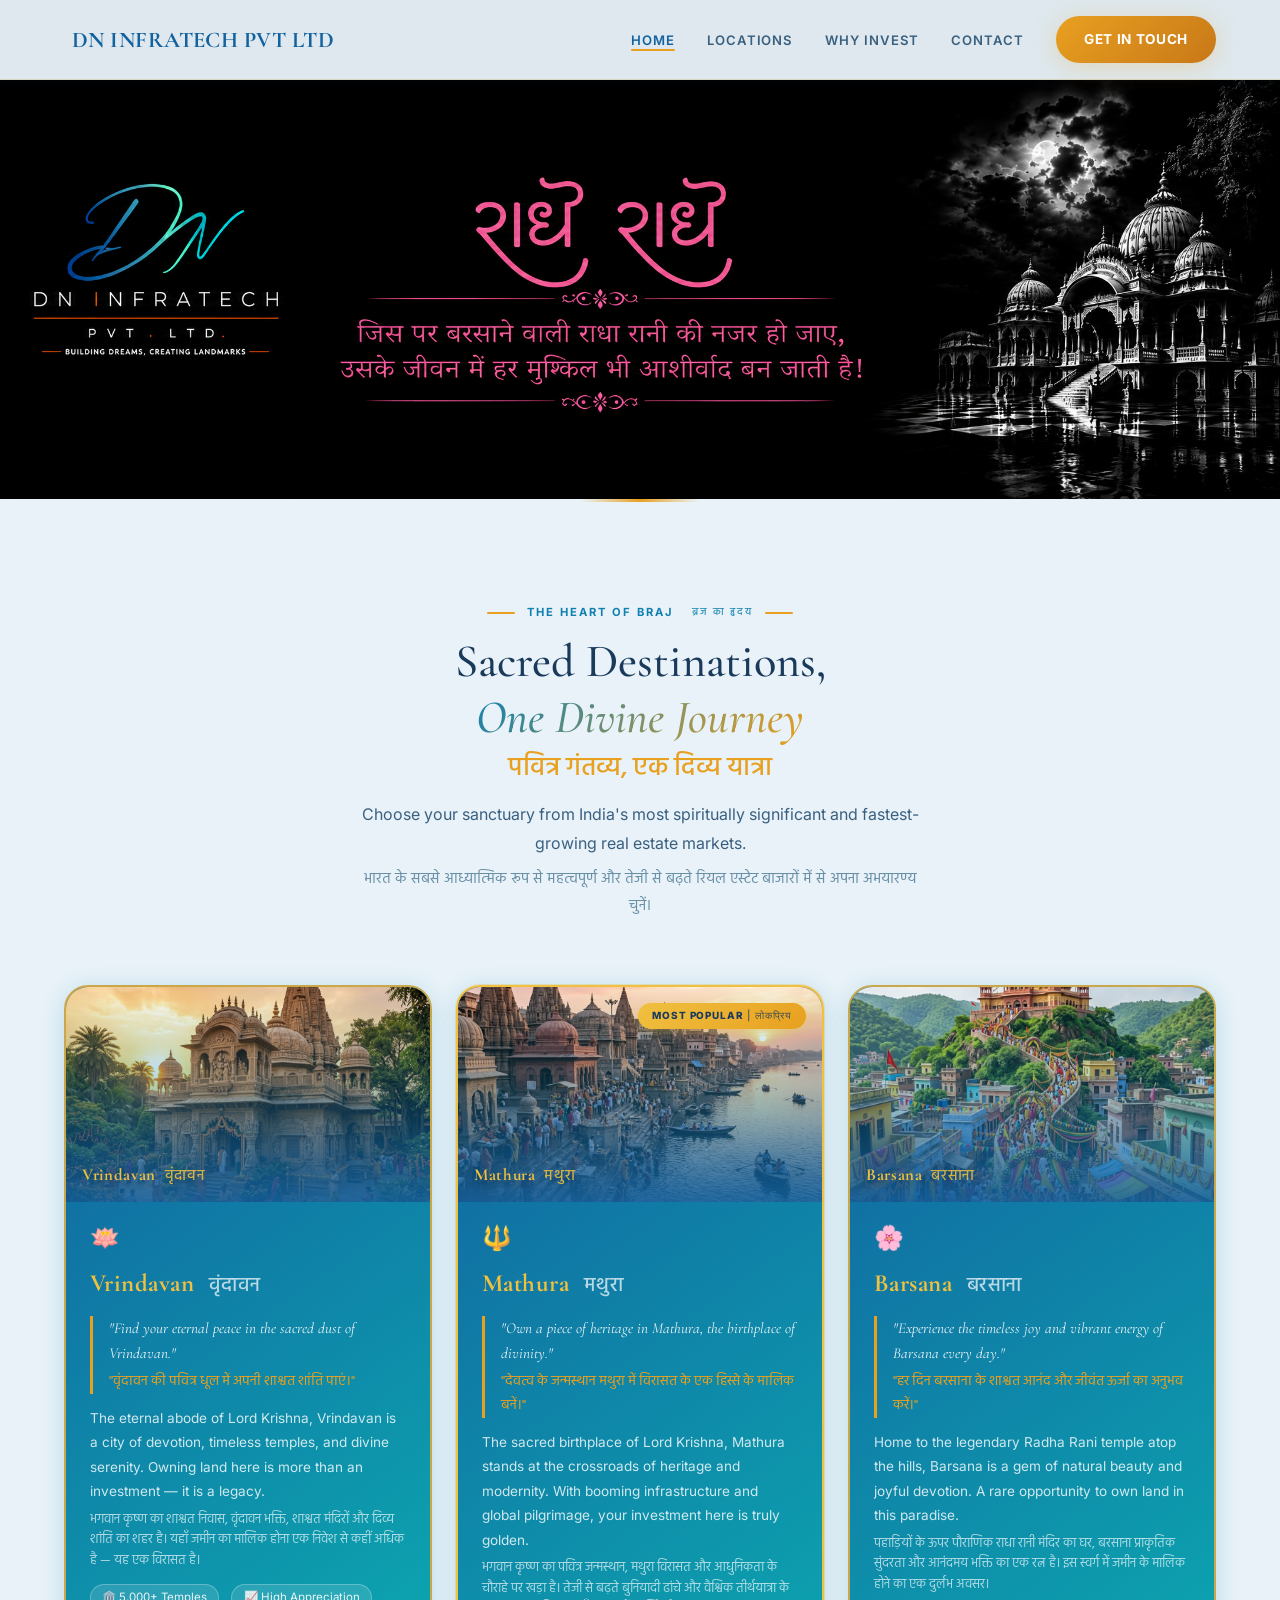
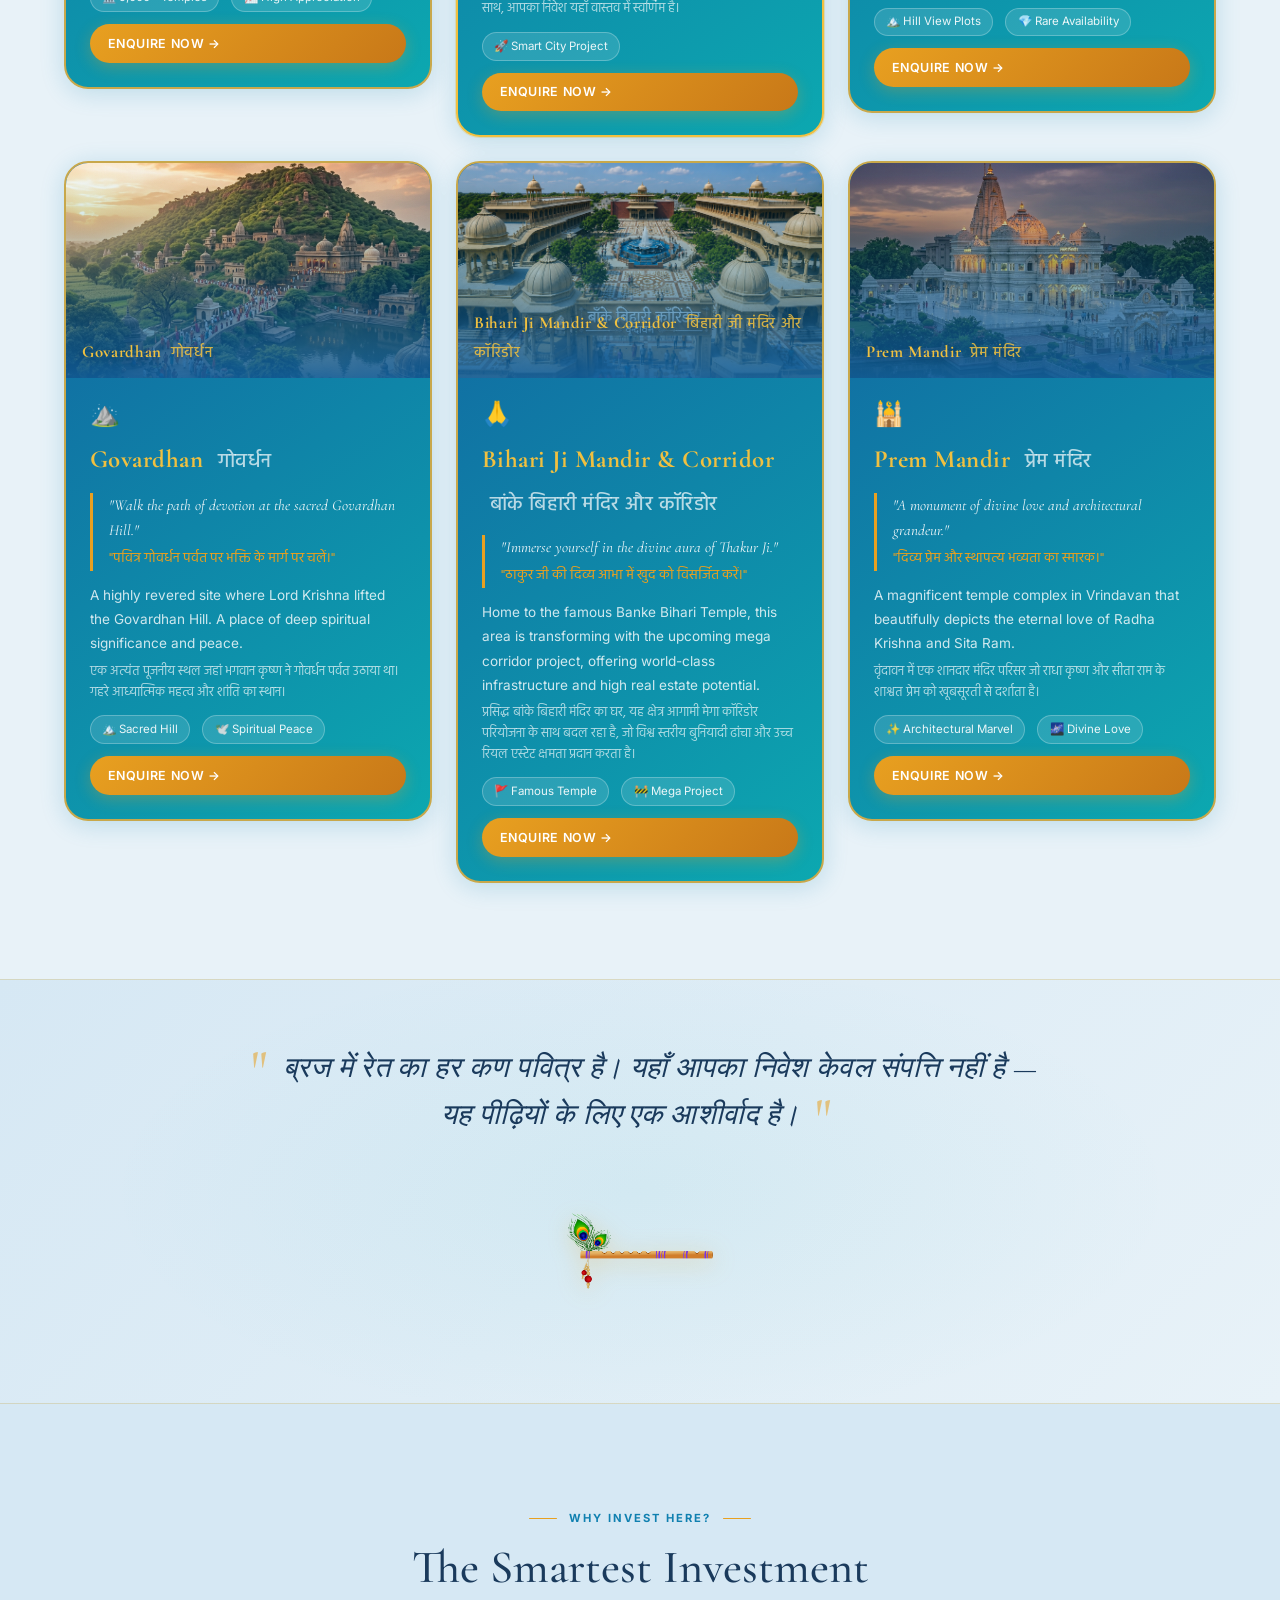
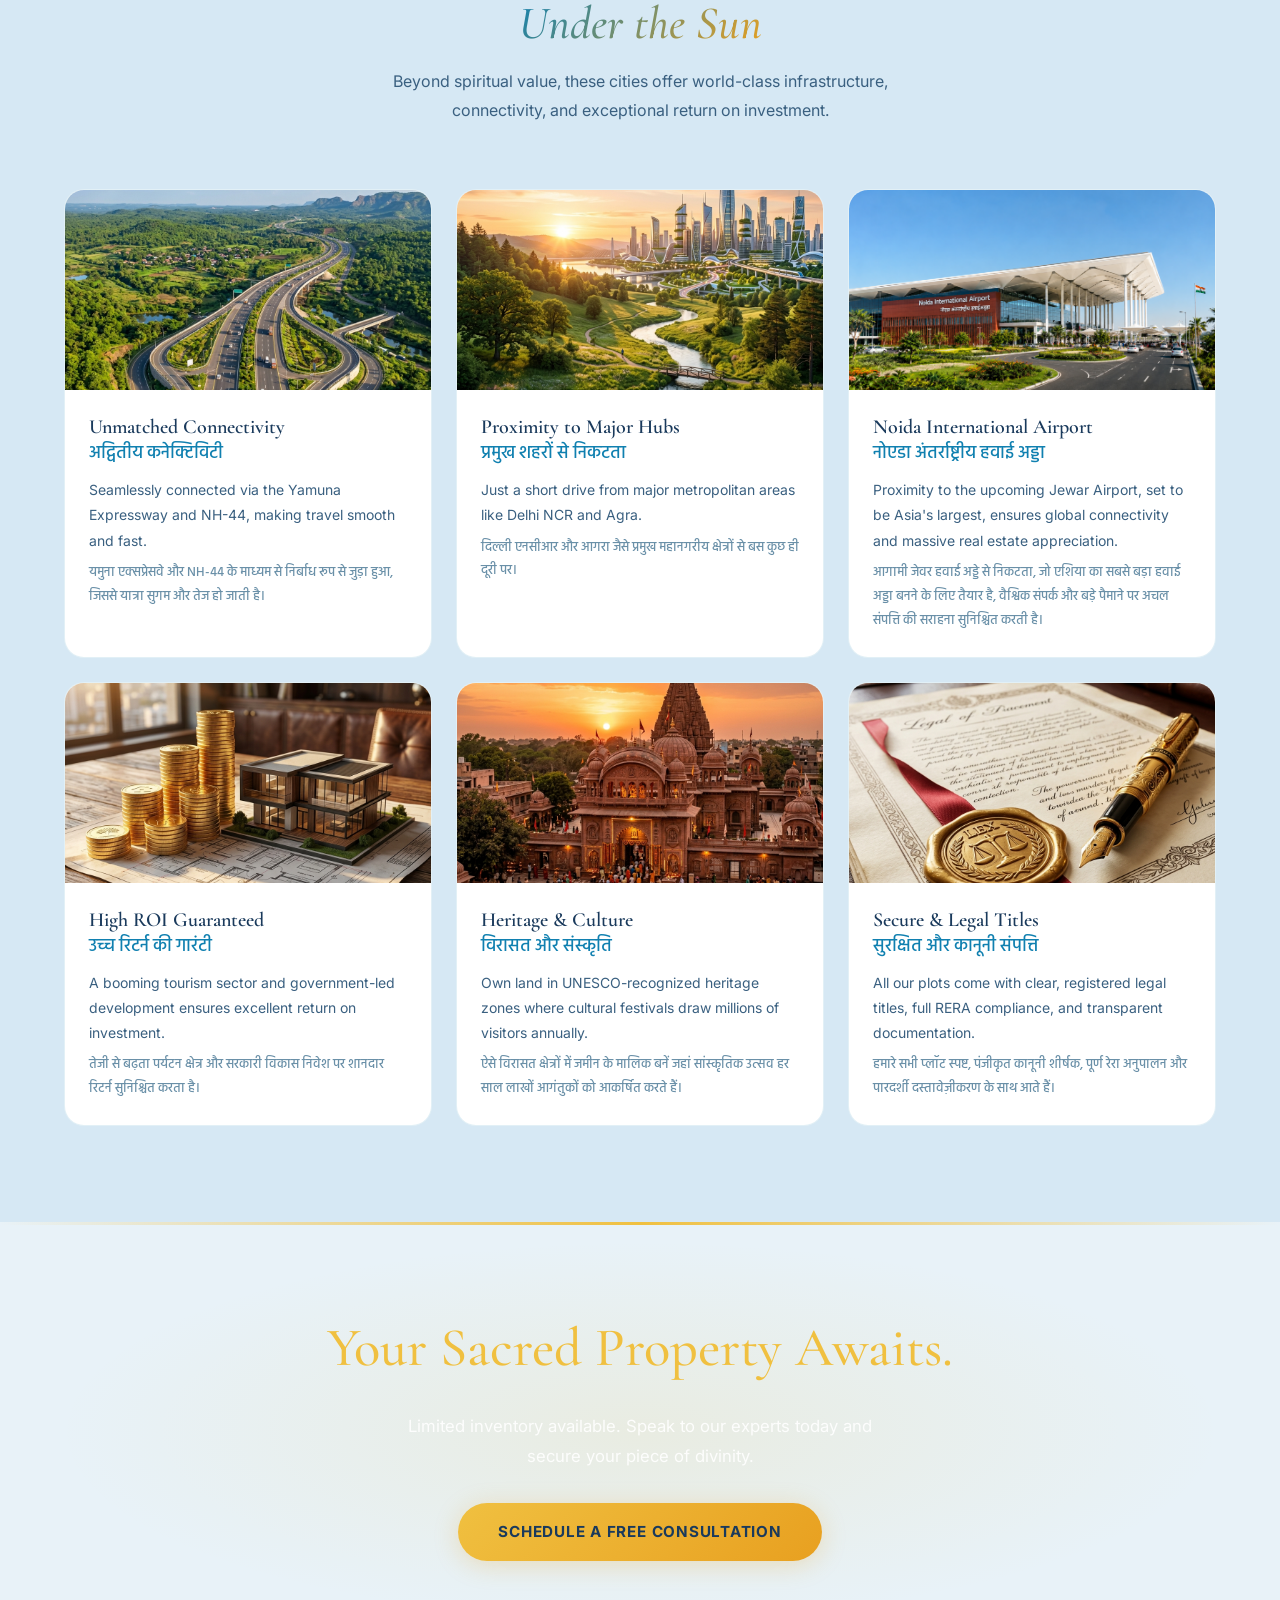
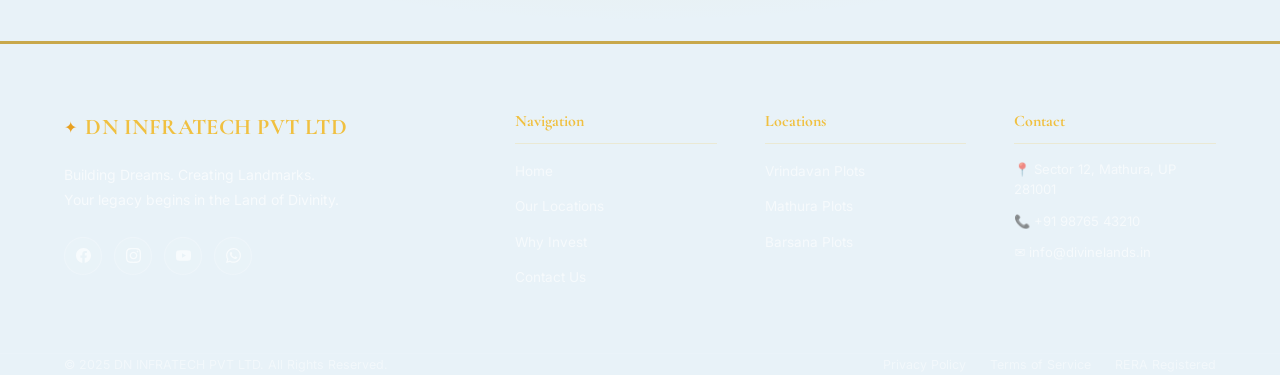
==== index.html @ 45e89642 "f" ====
<!DOCTYPE html>
<html lang="en">

<head>
  <meta charset="UTF-8" />
  <meta name="viewport" content="width=device-width, initial-scale=1.0" />
  <title>DN INFRATECH PVT LTD — Sacred Real Estate in Vrindavan, Mathura & Barsana</title>
  <meta name="description"
    content="Invest in premium sacred land in Vrindavan, Mathura, and Barsana. DivineLands offers exclusive plots in the spiritual heartland of India with exceptional ROI and connectivity." />
  <link rel="preconnect" href="https://fonts.googleapis.com" />
  <link rel="preconnect" href="https://fonts.gstatic.com" crossorigin />
  <link
    href="https://fonts.googleapis.com/css2?family=Cormorant+Garamond:ital,wght@0,300;0,400;0,500;0,600;0,700;1,300;1,400;1,600&family=Inter:wght@300;400;500;600;700&display=swap"
    rel="stylesheet" />
  <link rel="stylesheet" href="style.css" />
</head>

<body>

  <!-- NAVIGATION -->
  <nav class="navbar" id="navbar">
    <div class="nav-container">
      <a href="index.html" class="nav-logo">
        <span class="logo-icon"></span>
        <span class="logo-text">DN INFRATECH PVT LTD</span>
      </a>
      <ul class="nav-links" id="navLinks">
        <li><a href="index.html" class="nav-link active">Home</a></li>
        <li><a href="#locations" class="nav-link">Locations</a></li>
        <li><a href="#benefits" class="nav-link">Why Invest</a></li>
        <li><a href="contact.html" class="nav-link">Contact</a></li>
      </ul>
      <a href="contact.html" class="btn btn-primary nav-cta">Get in Touch</a>
      <button class="hamburger" id="hamburger" aria-label="Toggle menu">
        <span></span><span></span><span></span>
      </button>
    </div>
  </nav>

  <!-- HERO SECTION -->
  <section class="hero" id="hero">
    <img src="assets/cover.png" alt="DN INFRATECH PVT LTD — राधे राधे" class="hero-cover-img" />
  </section>



  <!-- LOCATIONS (BRAJ) SECTION -->
  <section class="locations" id="locations">
    <div class="container">
      <div class="section-header">
        <span class="section-tag">The Heart of Braj <span class="hi-text-header-tag">ब्रज का हृदय</span></span>
        <h2 class="section-title">Sacred Destinations,<br /><em>One Divine Journey</em><br><span
            class="hi-text-title">पवित्र गंतव्य, एक दिव्य यात्रा</span></h2>
        <p class="section-subtitle">Choose your sanctuary from India's most spiritually significant and fastest-growing
          real estate markets.<br><span class="hi-text-subtitle">भारत के सबसे आध्यात्मिक रूप से महत्वपूर्ण और तेजी से
            बढ़ते रियल एस्टेट बाजारों में से अपना अभयारण्य चुनें।</span></p>
      </div>

      <div class="location-grid">

        <div class="location-card reveal" data-delay="0">
          <div class="location-img-wrap">
            <img src="assets/vrindavan.png" alt="Vrindavan Temple" class="location-img" loading="lazy" />
            <div class="location-img-overlay"></div>
            <span class="location-badge">Vrindavan <span class="badge-hi">वृंदावन</span></span>
          </div>
          <div class="location-body">
            <div class="location-icon">🪷</div>
            <h3 class="location-name">Vrindavan <span class="location-name-hi">वृंदावन</span></h3>
            <p class="location-quote">"Find your eternal peace in the sacred dust of Vrindavan."<br><span
                class="location-quote-hi">"वृंदावन की पवित्र धूल में अपनी शाश्वत शांति पाएं।"</span></p>
            <p class="location-desc">The eternal abode of Lord Krishna, Vrindavan is a city of devotion, timeless
              temples, and divine serenity. Owning land here is more than an investment — it is a legacy.<br><span
                class="location-desc-hi">भगवान कृष्ण का शाश्वत निवास, वृंदावन भक्ति, शाश्वत मंदिरों और दिव्य शांति का
                शहर है। यहाँ जमीन का मालिक होना एक निवेश से कहीं अधिक है — यह एक विरासत है।</span></p>
            <div class="location-meta">
              <span class="meta-item">🏛️ 5,000+ Temples</span>
              <span class="meta-item">📈 High Appreciation</span>
            </div>
            <a href="contact.html" class="btn btn-card btn-card--gold">Enquire Now →</a>
          </div>
        </div>

        <div class="location-card location-card--featured reveal" data-delay="150">
          <div class="featured-ribbon">Most Popular <span style="font-weight: 500; opacity: 0.8;">| लोकप्रिय</span>
          </div>
          <div class="location-img-wrap">
            <img src="assets/mathura.png" alt="Mathura Ghats" class="location-img" loading="lazy" />
            <div class="location-img-overlay"></div>
            <span class="location-badge">Mathura <span class="badge-hi">मथुरा</span></span>
          </div>
          <div class="location-body">
            <div class="location-icon">🔱</div>
            <h3 class="location-name">Mathura <span class="location-name-hi">मथुरा</span></h3>
            <p class="location-quote">"Own a piece of heritage in Mathura, the birthplace of divinity."<br><span
                class="location-quote-hi">"देवत्व के जन्मस्थान मथुरा में विरासत के एक हिस्से के मालिक बनें।"</span></p>
            <p class="location-desc">The sacred birthplace of Lord Krishna, Mathura stands at the crossroads of heritage
              and modernity. With booming infrastructure and global pilgrimage, your investment here is truly
              golden.<br><span class="location-desc-hi">भगवान कृष्ण का पवित्र जन्मस्थान, मथुरा विरासत और आधुनिकता के
                चौराहे पर खड़ा है। तेजी से बढ़ते बुनियादी ढांचे और वैश्विक तीर्थयात्रा के साथ, आपका निवेश यहाँ वास्तव
                में स्वर्णिम है।</span></p>
            <div class="location-meta">
              <span class="meta-item">🚀 Smart City Project</span>
            </div>
            <a href="contact.html" class="btn btn-card btn-card--gold">Enquire Now →</a>
          </div>
        </div>

        <div class="location-card reveal" data-delay="300">
          <div class="location-img-wrap">
            <img src="assets/barsana.png" alt="Barsana Hills" class="location-img" loading="lazy" />
            <div class="location-img-overlay"></div>
            <span class="location-badge">Barsana <span class="badge-hi">बरसाना</span></span>
          </div>
          <div class="location-body">
            <div class="location-icon">🌸</div>
            <h3 class="location-name">Barsana <span class="location-name-hi">बरसाना</span></h3>
            <p class="location-quote">"Experience the timeless joy and vibrant energy of Barsana every day."<br><span
                class="location-quote-hi">"हर दिन बरसाना के शाश्वत आनंद और जीवंत ऊर्जा का अनुभव करें।"</span></p>
            <p class="location-desc">Home to the legendary Radha Rani temple atop the hills, Barsana is a gem of natural
              beauty and joyful devotion. A rare opportunity to own land in this paradise.<br><span
                class="location-desc-hi">पहाड़ियों के ऊपर पौराणिक राधा रानी मंदिर का घर, बरसाना प्राकृतिक सुंदरता और
                आनंदमय भक्ति का एक रत्न है। इस स्वर्ग में जमीन के मालिक होने का एक दुर्लभ अवसर।</span></p>
            <div class="location-meta">
              <span class="meta-item">🏔️ Hill View Plots</span>
              <span class="meta-item">💎 Rare Availability</span>
            </div>
            <a href="contact.html" class="btn btn-card btn-card--gold">Enquire Now →</a>
          </div>
        </div>

        <div class="location-card reveal" data-delay="450">
          <div class="location-img-wrap">
            <img src="assets/govardhan.png" alt="Govardhan Hill" class="location-img" loading="lazy" />
            <div class="location-img-overlay"></div>
            <span class="location-badge">Govardhan <span class="badge-hi">गोवर्धन</span></span>
          </div>
          <div class="location-body">
            <div class="location-icon">⛰️</div>
            <h3 class="location-name">Govardhan <span class="location-name-hi">गोवर्धन</span></h3>
            <p class="location-quote">"Walk the path of devotion at the sacred Govardhan Hill."<br><span
                class="location-quote-hi">"पवित्र गोवर्धन पर्वत पर भक्ति के मार्ग पर चलें।"</span></p>
            <p class="location-desc">A highly revered site where Lord Krishna lifted the Govardhan Hill. A place of deep spiritual significance and peace.<br><span
                class="location-desc-hi">एक अत्यंत पूजनीय स्थल जहां भगवान कृष्ण ने गोवर्धन पर्वत उठाया था। गहरे आध्यात्मिक महत्व और शांति का स्थान।</span></p>
            <div class="location-meta">
              <span class="meta-item">🏔️ Sacred Hill</span>
              <span class="meta-item">🕊️ Spiritual Peace</span>
            </div>
            <a href="contact.html" class="btn btn-card btn-card--gold">Enquire Now →</a>
          </div>
        </div>

        <div class="location-card reveal" data-delay="600">
          <div class="location-img-wrap">
            <img src="assets/IMG_0677.PNG" alt="Banke Bihari Temple and Corridor" class="location-img" loading="lazy" />
            <div class="location-img-overlay"></div>
            <span class="location-badge">Bihari Ji Mandir & Corridor <span class="badge-hi">बिहारी जी मंदिर और कॉरिडोर</span></span>
          </div>
          <div class="location-body">
            <div class="location-icon">🙏</div>
            <h3 class="location-name">Bihari Ji Mandir & Corridor <span class="location-name-hi">बांके बिहारी मंदिर और कॉरिडोर</span></h3>
            <p class="location-quote">"Immerse yourself in the divine aura of Thakur Ji."<br><span
                class="location-quote-hi">"ठाकुर जी की दिव्य आभा में खुद को विसर्जित करें।"</span></p>
            <p class="location-desc">Home to the famous Banke Bihari Temple, this area is transforming with the upcoming mega corridor project, offering world-class infrastructure and high real estate potential.<br><span
                class="location-desc-hi">प्रसिद्ध बांके बिहारी मंदिर का घर, यह क्षेत्र आगामी मेगा कॉरिडोर परियोजना के साथ बदल रहा है, जो विश्व स्तरीय बुनियादी ढांचा और उच्च रियल एस्टेट क्षमता प्रदान करता है।</span></p>
            <div class="location-meta">
              <span class="meta-item">🚩 Famous Temple</span>
              <span class="meta-item">🚧 Mega Project</span>
            </div>
            <a href="contact.html" class="btn btn-card btn-card--gold">Enquire Now →</a>
          </div>
        </div>

        <div class="location-card reveal" data-delay="750">
          <div class="location-img-wrap">
            <img src="assets/prem_mandir.png" alt="Prem Mandir" class="location-img" loading="lazy" />
            <div class="location-img-overlay"></div>
            <span class="location-badge">Prem Mandir <span class="badge-hi">प्रेम मंदिर</span></span>
          </div>
          <div class="location-body">
            <div class="location-icon">🕌</div>
            <h3 class="location-name">Prem Mandir <span class="location-name-hi">प्रेम मंदिर</span></h3>
            <p class="location-quote">"A monument of divine love and architectural grandeur."<br><span
                class="location-quote-hi">"दिव्य प्रेम और स्थापत्य भव्यता का स्मारक।"</span></p>
            <p class="location-desc">A magnificent temple complex in Vrindavan that beautifully depicts the eternal love of Radha Krishna and Sita Ram.<br><span
                class="location-desc-hi">वृंदावन में एक शानदार मंदिर परिसर जो राधा कृष्ण और सीता राम के शाश्वत प्रेम को खूबसूरती से दर्शाता है।</span></p>
            <div class="location-meta">
              <span class="meta-item">✨ Architectural Marvel</span>
              <span class="meta-item">🌌 Divine Love</span>
            </div>
            <a href="contact.html" class="btn btn-card btn-card--gold">Enquire Now →</a>
          </div>
        </div>

      </div>
    </div>
  </section>

  <!-- DIVIDER QUOTE -->
  <section class="divider-quote">
    <div class="container">
      <blockquote class="central-quote reveal">
        <span class="quote-mark">"</span>
        ब्रज में रेत का हर कण पवित्र है। यहाँ आपका निवेश केवल संपत्ति नहीं है — यह पीढ़ियों के लिए एक आशीर्वाद है।
        <span class="quote-mark">"</span>
      </blockquote>
      <div class="flute-wrap reveal" data-delay="150">
        <img src="assets/flute.png" alt="Krishna Flute" class="flute-icon" style="width: 160px; height: auto;" />
      </div>
    </div>
  </section>

  <!-- WHY INVEST SECTION -->
  <section class="benefits" id="benefits">
    <div class="container">
      <div class="section-header">
        <span class="section-tag">Why Invest Here?</span>
        <h2 class="section-title">The Smartest Investment<br /><em>Under the Sun</em></h2>
        <p class="section-subtitle">Beyond spiritual value, these cities offer world-class infrastructure, connectivity,
          and exceptional return on investment.</p>
      </div>

      <div class="benefits-grid">
        <div class="benefit-card reveal" data-delay="0">
          <div class="benefit-img-wrap">
            <img src="assets/highway_connectivity.png" alt="Unmatched Connectivity" class="benefit-img"
              loading="lazy" />
          </div>
          <div class="benefit-content">
            <h3 class="benefit-title">Unmatched Connectivity<br><span class="hi-text">अद्वितीय कनेक्टिविटी</span></h3>
            <p class="benefit-desc">Seamlessly connected via the Yamuna Expressway and NH-44, making travel smooth and
              fast.<br><span class="hi-text">यमुना एक्सप्रेसवे और NH-44 के माध्यम से निर्बाध रूप से जुड़ा हुआ, जिससे
                यात्रा सुगम और तेज हो जाती है।</span></p>
          </div>
        </div>
        <div class="benefit-card reveal" data-delay="100">
          <div class="benefit-img-wrap">
            <img src="assets/city_proximity.png" alt="Proximity to Major Hubs" class="benefit-img" loading="lazy" />
          </div>
          <div class="benefit-content">
            <h3 class="benefit-title">Proximity to Major Hubs<br><span class="hi-text">प्रमुख शहरों से निकटता</span>
            </h3>
            <p class="benefit-desc">Just a short drive from major metropolitan areas like Delhi NCR and Agra.<br><span
                class="hi-text">दिल्ली एनसीआर और आगरा जैसे प्रमुख महानगरीय क्षेत्रों से बस कुछ ही दूरी पर।</span></p>
          </div>
        </div>
        <div class="benefit-card reveal" data-delay="200">
          <div class="benefit-img-wrap">
            <img src="assets/IMG_0665.PNG" alt="Noida International Airport" class="benefit-img" loading="lazy" />
          </div>
          <div class="benefit-content">
            <h3 class="benefit-title">Noida International Airport<br><span class="hi-text">नोएडा अंतर्राष्ट्रीय हवाई अड्डा</span></h3>
            <p class="benefit-desc">Proximity to the upcoming Jewar Airport, set to be Asia's largest, ensures global connectivity and massive real estate appreciation.<br><span
                class="hi-text">आगामी जेवर हवाई अड्डे से निकटता, जो एशिया का सबसे बड़ा हवाई अड्डा बनने के लिए तैयार है, वैश्विक संपर्क और बड़े पैमाने पर अचल संपत्ति की सराहना सुनिश्चित करती है।</span></p>
          </div>
        </div>
        <div class="benefit-card reveal" data-delay="0">
          <div class="benefit-img-wrap">
            <img src="assets/high_roi.png" alt="High ROI Guaranteed" class="benefit-img" loading="lazy" />
          </div>
          <div class="benefit-content">
            <h3 class="benefit-title">High ROI Guaranteed<br><span class="hi-text">उच्च रिटर्न की गारंटी</span></h3>
            <p class="benefit-desc">A booming tourism sector and government-led development ensures excellent return on
              investment.<br><span class="hi-text">तेजी से बढ़ता पर्यटन क्षेत्र और सरकारी विकास निवेश पर शानदार रिटर्न
                सुनिश्चित करता है।</span></p>
          </div>
        </div>
        <div class="benefit-card reveal" data-delay="100">
          <div class="benefit-img-wrap">
            <img src="assets/heritage_culture.png" alt="Heritage & Culture" class="benefit-img" loading="lazy" />
          </div>
          <div class="benefit-content">
            <h3 class="benefit-title">Heritage & Culture<br><span class="hi-text">विरासत और संस्कृति</span></h3>
            <p class="benefit-desc">Own land in UNESCO-recognized heritage zones where cultural festivals draw millions
              of visitors annually.<br><span class="hi-text">ऐसे विरासत क्षेत्रों में जमीन के मालिक बनें जहां सांस्कृतिक
                उत्सव हर साल लाखों आगंतुकों को आकर्षित करते हैं।</span></p>
          </div>
        </div>
        <div class="benefit-card reveal" data-delay="200">
          <div class="benefit-img-wrap">
            <img src="assets/secure_titles.png" alt="Secure & Legal Titles" class="benefit-img" loading="lazy" />
          </div>
          <div class="benefit-content">
            <h3 class="benefit-title">Secure & Legal Titles<br><span class="hi-text">सुरक्षित और कानूनी संपत्ति</span>
            </h3>
            <p class="benefit-desc">All our plots come with clear, registered legal titles, full RERA compliance, and
              transparent documentation.<br><span class="hi-text">हमारे सभी प्लॉट स्पष्ट, पंजीकृत कानूनी शीर्षक, पूर्ण
                रेरा अनुपालन और पारदर्शी दस्तावेज़ीकरण के साथ आते हैं।</span></p>
          </div>
        </div>
      </div>
    </div>
  </section>



  <!-- CTA BANNER -->
  <section class="cta-banner">
    <div class="cta-banner-bg"></div>
    <div class="container cta-content">
      <h2 class="cta-title">Your Sacred Property Awaits.</h2>
      <p class="cta-sub">Limited inventory available. Speak to our experts today and secure your piece of divinity.</p>
      <a href="contact.html" class="btn btn-gold btn-lg">Schedule a Free Consultation</a>
    </div>
  </section>

  <!-- FOOTER -->
  <footer class="footer">
    <div class="container footer-inner">
      <div class="footer-brand">
        <a href="index.html" class="nav-logo footer-logo">
          <span class="logo-icon">✦</span>
          <span class="logo-text">DN INFRATECH PVT LTD</span>
        </a>
        <p class="footer-tagline">Building Dreams. Creating Landmarks.<br />Your legacy begins in the Land of Divinity.
        </p>
        <div class="social-links">
          <a href="#" class="social-link" aria-label="Facebook">
            <svg viewBox="0 0 24 24" fill="currentColor">
              <path
                d="M24 12.073c0-6.627-5.373-12-12-12s-12 5.373-12 12c0 5.99 4.388 10.954 10.125 11.854v-8.385H7.078v-3.47h3.047V9.43c0-3.007 1.792-4.669 4.533-4.669 1.312 0 2.686.235 2.686.235v2.953H15.83c-1.491 0-1.956.925-1.956 1.874v2.25h3.328l-.532 3.47h-2.796v8.385C19.612 23.027 24 18.062 24 12.073z" />
            </svg>
          </a>
          <a href="#" class="social-link" aria-label="Instagram">
            <svg viewBox="0 0 24 24" fill="currentColor">
              <path
                d="M12 2.163c3.204 0 3.584.012 4.85.07 3.252.148 4.771 1.691 4.919 4.919.058 1.265.069 1.645.069 4.849 0 3.205-.012 3.584-.069 4.849-.149 3.225-1.664 4.771-4.919 4.919-1.266.058-1.644.07-4.85.07-3.204 0-3.584-.012-4.849-.07-3.26-.149-4.771-1.699-4.919-4.92-.058-1.265-.07-1.644-.07-4.849 0-3.204.013-3.583.07-4.849.149-3.227 1.664-4.771 4.919-4.919 1.266-.057 1.645-.069 4.849-.069zm0-2.163c-3.259 0-3.667.014-4.947.072-4.358.2-6.78 2.618-6.98 6.98-.059 1.281-.073 1.689-.073 4.948 0 3.259.014 3.668.072 4.948.2 4.358 2.618 6.78 6.98 6.98 1.281.058 1.689.072 4.948.072 3.259 0 3.668-.014 4.948-.072 4.354-.2 6.782-2.618 6.979-6.98.059-1.28.073-1.689.073-4.948 0-3.259-.014-3.667-.072-4.947-.196-4.354-2.617-6.78-6.979-6.98-1.281-.059-1.69-.073-4.949-.073zm0 5.838c-3.403 0-6.162 2.759-6.162 6.162s2.759 6.163 6.162 6.163 6.162-2.759 6.162-6.163c0-3.403-2.759-6.162-6.162-6.162zm0 10.162c-2.209 0-4-1.79-4-4 0-2.209 1.791-4 4-4s4 1.791 4 4c0 2.21-1.791 4-4 4zm6.406-11.845c-.796 0-1.441.645-1.441 1.44s.645 1.44 1.441 1.44c.795 0 1.439-.645 1.439-1.44s-.644-1.44-1.439-1.44z" />
            </svg>
          </a>
          <a href="#" class="social-link" aria-label="YouTube">
            <svg viewBox="0 0 24 24" fill="currentColor">
              <path
                d="M23.498 6.186a3.016 3.016 0 0 0-2.122-2.136C19.505 3.545 12 3.545 12 3.545s-7.505 0-9.377.505A3.017 3.017 0 0 0 .502 6.186C0 8.07 0 12 0 12s0 3.93.502 5.814a3.016 3.016 0 0 0 2.122 2.136c1.871.505 9.376.505 9.376.505s7.505 0 9.377-.505a3.015 3.015 0 0 0 2.122-2.136C24 15.93 24 12 24 12s0-3.93-.502-5.814zM9.545 15.568V8.432L15.818 12l-6.273 3.568z" />
            </svg>
          </a>
          <a href="#" class="social-link" aria-label="WhatsApp">
            <svg viewBox="0 0 24 24" fill="currentColor">
              <path
                d="M17.472 14.382c-.297-.149-1.758-.867-2.03-.967-.273-.099-.471-.148-.67.15-.197.297-.767.966-.94 1.164-.173.199-.347.223-.644.075-.297-.15-1.255-.463-2.39-1.475-.883-.788-1.48-1.761-1.653-2.059-.173-.297-.018-.458.13-.606.134-.133.298-.347.446-.52.149-.174.198-.298.298-.497.099-.198.05-.371-.025-.52-.075-.149-.669-1.612-.916-2.207-.242-.579-.487-.5-.669-.51-.173-.008-.371-.01-.57-.01-.198 0-.52.074-.792.372-.272.297-1.04 1.016-1.04 2.479 0 1.462 1.065 2.875 1.213 3.074.149.198 2.096 3.2 5.077 4.487.709.306 1.262.489 1.694.625.712.227 1.36.195 1.871.118.571-.085 1.758-.719 2.006-1.413.248-.694.248-1.289.173-1.413-.074-.124-.272-.198-.57-.347m-5.421 7.403h-.004a9.87 9.87 0 0 1-5.031-1.378l-.361-.214-3.741.982.998-3.648-.235-.374a9.86 9.86 0 0 1-1.51-5.26c.001-5.45 4.436-9.884 9.888-9.884 2.64 0 5.122 1.03 6.988 2.898a9.825 9.825 0 0 1 2.893 6.994c-.003 5.45-4.437 9.884-9.885 9.884m8.413-18.297A11.815 11.815 0 0 0 12.05 0C5.495 0 .16 5.335.157 11.892c0 2.096.547 4.142 1.588 5.945L.057 24l6.305-1.654a11.882 11.882 0 0 0 5.683 1.448h.005c6.554 0 11.89-5.335 11.893-11.893a11.821 11.821 0 0 0-3.48-8.413Z" />
            </svg>
          </a>
        </div>
      </div>
      <div class="footer-links-group">
        <h4 class="footer-heading">Navigation</h4>
        <ul class="footer-list">
          <li><a href="index.html">Home</a></li>
          <li><a href="#locations">Our Locations</a></li>
          <li><a href="#benefits">Why Invest</a></li>
          <li><a href="contact.html">Contact Us</a></li>
        </ul>
      </div>
      <div class="footer-links-group">
        <h4 class="footer-heading">Locations</h4>
        <ul class="footer-list">
          <li><a href="contact.html">Vrindavan Plots</a></li>
          <li><a href="contact.html">Mathura Plots</a></li>
          <li><a href="contact.html">Barsana Plots</a></li>
        </ul>
      </div>
      <div class="footer-links-group">
        <h4 class="footer-heading">Contact</h4>
        <ul class="footer-list footer-contact">
          <li>📍 Sector 12, Mathura, UP 281001</li>
          <li>📞 +91 98765 43210</li>
          <li>✉️ info@divinelands.in</li>
        </ul>
      </div>
    </div>
    <div class="footer-bottom">
      <div class="container footer-bottom-inner">
        <p>© 2025 DN INFRATECH PVT LTD. All Rights Reserved.</p>
        <div class="footer-legal">
          <a href="#">Privacy Policy</a>
          <a href="#">Terms of Service</a>
          <a href="#">RERA Registered</a>
        </div>
      </div>
    </div>
  </footer>

  <script src="script.js"></script>
</body>

</html>
---- style.css ----
/* ============================================================
   DN INFRATECH PVT LTD — Premium Real Estate CSS
   Theme extracted from brand image (WhatsApp Image 2026-06-29):
   
   BG:        Icy blue-grey  #e4eff7 / #d6e8f4
   Cards:     Teal gradient  #1565a0 → #0ca8b0
   Gold:      Rich gold      #f0c040 / #e8a020
   Text dark: Navy           #1a3a5c
   Text light:#ffffff on teal cards
   Accent:    Saffron-orange #e86a1a (logo underline)
   Border:    Brass gold     #c8a84b
   ============================================================ */

/* --- Google Fonts: Adding Hind for Hindi-style serif feel --- */
@import url('https://fonts.googleapis.com/css2?family=Hind:wght@300;400;500;600;700&family=Tiro+Devanagari+Hindi:ital@0;1&display=swap');

/* --- CSS Custom Properties --- */
:root {
  /* ── Backgrounds (icy blue-grey from image) ── */
  --color-bg:           #e8f2f8;
  --color-bg-alt:       #d6e8f4;
  --color-bg-deep:      #c4daea;
  --color-white:        #ffffff;

  /* ── Teal Card Gradient (from blue card in image) ── */
  --color-teal-dark:    #1262a0;
  --color-teal-mid:     #1080b0;
  --color-teal-bright:  #0ca8b0;
  --color-teal-light:   #2bbec8;
  --color-teal-pale:    rgba(16, 128, 176, 0.10);
  --color-teal-glass:   rgba(16, 128, 176, 0.08);

  /* ── Gold accents (from Hindi heading & borders) ── */
  --color-gold:         #e8a020;
  --color-gold-bright:  #f0c040;
  --color-gold-pale:    rgba(232, 160, 32, 0.12);
  --color-gold-border:  #c8a84b;

  /* ── Saffron (logo orange accent) ── */
  --color-saffron:      #e86a1a;
  --color-saffron-pale: rgba(232, 106, 26, 0.10);

  /* ── Text ── */
  --color-text-primary:   #1a3a5c;   /* deep navy on light bg      */
  --color-text-secondary: #3a6080;   /* medium navy-blue            */
  --color-text-muted:     #6a90a8;   /* muted steel blue            */
  --color-text-on-teal:   #ffffff;   /* white on teal cards         */
  --color-text-gold:      #f0c040;   /* gold headings on teal       */
  --color-text-inverse:   #1a3a5c;   /* dark on gold buttons        */

  /* ── Borders ── */
  --color-border:         rgba(200, 168, 75, 0.30);   /* gold border */
  --color-border-light:   rgba(16, 128, 176, 0.12);   /* teal border */
  --color-border-card:    #c8a84b;

  /* Typography */
  --font-serif:  'Cormorant Garamond', Georgia, serif;
  --font-sans:   'Inter', system-ui, sans-serif;
  --font-hindi:  'Hind', 'Noto Sans Devanagari', sans-serif;

  /* Spacing */
  --space-1:  0.25rem;  --space-2:  0.5rem;
  --space-3:  0.75rem;  --space-4:  1rem;
  --space-6:  1.5rem;   --space-8:  2rem;
  --space-10: 2.5rem;   --space-12: 3rem;
  --space-16: 4rem;     --space-20: 5rem;
  --space-24: 6rem;

  /* Border Radius */
  --radius-sm:   6px;   --radius-md:   12px;
  --radius-lg:   20px;  --radius-xl:   32px;
  --radius-card: 24px;  --radius-full: 9999px;

  /* Shadows — soft on light bg */
  --shadow-sm:   0 2px 12px rgba(26, 58, 92, 0.08);
  --shadow-md:   0 8px 32px rgba(26, 58, 92, 0.12);
  --shadow-lg:   0 20px 60px rgba(26, 58, 92, 0.16);
  --shadow-gold: 0 4px 24px rgba(232, 160, 32, 0.25);
  --shadow-teal: 0 4px 24px rgba(16, 128, 176, 0.20);

  /* Transitions */
  --ease-out:    cubic-bezier(0.22, 1, 0.36, 1);
  --ease-in-out: cubic-bezier(0.65, 0, 0.35, 1);
}

/* --- Reset & Base --- */
*, *::before, *::after { box-sizing: border-box; margin: 0; padding: 0; }
html { scroll-behavior: smooth; font-size: 16px; }

body {
  background-color: var(--color-bg);
  color: var(--color-text-primary);
  font-family: var(--font-sans);
  font-weight: 400;
  line-height: 1.7;
  -webkit-font-smoothing: antialiased;
  overflow-x: hidden;
}

img { max-width: 100%; display: block; }
a { color: inherit; text-decoration: none; transition: color 0.25s ease; }
ul { list-style: none; }

.container {
  max-width: 1200px;
  margin: 0 auto;
  padding: 0 var(--space-6);
}

/* ============================================================
   BUTTONS
   ============================================================ */
.btn {
  display: inline-flex;
  align-items: center;
  gap: var(--space-2);
  padding: 0.75rem 1.75rem;
  border-radius: var(--radius-full);
  font-family: var(--font-sans);
  font-weight: 700;
  font-size: 0.85rem;
  letter-spacing: 0.05em;
  border: none;
  cursor: pointer;
  transition: all 0.3s var(--ease-out);
  position: relative;
  overflow: hidden;
  text-transform: uppercase;
  white-space: nowrap;
}

.btn:hover { transform: translateY(-2px); }
.btn:active { transform: translateY(0); }

/* Gold CTA button — matches Hindi heading gold */
.btn-primary {
  background: linear-gradient(135deg, var(--color-gold), #c87818);
  color: var(--color-white);
  box-shadow: var(--shadow-gold);
}
.btn-primary:hover {
  background: linear-gradient(135deg, var(--color-gold-bright), var(--color-gold));
  box-shadow: 0 8px 28px rgba(232, 160, 32, 0.4);
}

.btn-gold {
  background: linear-gradient(135deg, var(--color-gold-bright), var(--color-gold));
  color: #1a3a5c;
  font-weight: 700;
  box-shadow: var(--shadow-gold);
}
.btn-gold:hover {
  background: linear-gradient(135deg, #ffd84a, var(--color-gold-bright));
  box-shadow: 0 8px 32px rgba(240, 192, 64, 0.50);
  transform: translateY(-3px);
}

/* Outlined teal — for hero secondary CTA */
.btn-outline-light {
  background: rgba(255,255,255,0.15);
  color: var(--color-white);
  border: 2px solid rgba(255,255,255,0.60);
  backdrop-filter: blur(8px);
}
.btn-outline-light:hover {
  background: rgba(255,255,255,0.25);
  border-color: var(--color-white);
}

/* Card btn — teal outlined */
.btn-card {
  background: transparent;
  color: var(--color-teal-dark);
  border: 1.5px solid var(--color-teal-mid);
  padding: 0.55rem 1.1rem;
  font-size: 0.78rem;
  font-weight: 600;
}
.btn-card:hover {
  background: var(--color-teal-dark);
  color: var(--color-white);
  border-color: var(--color-teal-dark);
}

/* Gold card btn — for featured */
.btn-card--gold {
  background: linear-gradient(135deg, var(--color-gold), #c87818);
  color: var(--color-white);
  border: none;
  box-shadow: 0 4px 16px rgba(232,160,32,0.3);
}
.btn-card--gold:hover {
  background: linear-gradient(135deg, var(--color-gold-bright), var(--color-gold));
  transform: translateY(-2px);
}

.btn-lg { padding: 1rem 2.5rem; font-size: 0.95rem; }

/* ============================================================
   NAVIGATION
   ============================================================ */
.navbar {
  position: fixed;
  top: 0; left: 0; right: 0;
  z-index: 1000;
  padding: 1rem 0;
  background: rgba(232, 242, 248, 0.96);
  backdrop-filter: blur(20px);
  -webkit-backdrop-filter: blur(20px);
  border-bottom: 1px solid var(--color-border);
  box-shadow: var(--shadow-sm);
  transition: all 0.3s var(--ease-out);
}

.navbar.scrolled {
  padding: 0.7rem 0;
  box-shadow: var(--shadow-md);
}

.nav-container {
  max-width: 1200px;
  margin: 0 auto;
  padding: 0 var(--space-6);
  display: flex;
  align-items: center;
  gap: var(--space-8);
}

.nav-logo {
  display: flex;
  align-items: center;
  gap: var(--space-2);
  text-decoration: none;
  margin-right: auto;
}

.logo-icon { color: var(--color-gold); font-size: 1rem; }

.logo-text {
  font-family: var(--font-serif);
  font-size: 1.4rem;
  font-weight: 700;
  color: var(--color-teal-dark);
  letter-spacing: 0.02em;
}

.logo-icon { color: var(--color-gold); font-size: 1rem; }

.nav-links {
  display: flex;
  align-items: center;
  gap: var(--space-8);
}

.nav-link {
  font-size: 0.82rem;
  font-weight: 600;
  letter-spacing: 0.07em;
  text-transform: uppercase;
  color: var(--color-text-secondary);
  position: relative;
  padding-bottom: 3px;
}

.nav-link::after {
  content: '';
  position: absolute;
  bottom: 0; left: 0;
  width: 0; height: 2px;
  background: var(--color-gold);
  border-radius: 2px;
  transition: width 0.3s var(--ease-out);
}
.nav-link:hover, .nav-link.active { color: var(--color-teal-dark); }
.nav-link:hover::after, .nav-link.active::after { width: 100%; }

.nav-cta { flex-shrink: 0; }

.hamburger {
  display: none;
  flex-direction: column;
  gap: 5px;
  background: none;
  border: none;
  cursor: pointer;
  padding: 4px;
  z-index: 1001;
}
.hamburger span {
  display: block; width: 24px; height: 2px;
  background: var(--color-teal-dark);
  transition: all 0.3s ease;
}
.hamburger.active span:nth-child(1) { transform: translateY(7px) rotate(45deg); }
.hamburger.active span:nth-child(2) { opacity: 0; }
.hamburger.active span:nth-child(3) { transform: translateY(-7px) rotate(-45deg); }

/* ============================================================
   SECTION HEADERS
   ============================================================ */
.section-header { text-align: center; margin-bottom: var(--space-16); }

.section-tag {
  display: inline-flex;
  align-items: center;
  gap: var(--space-3);
  font-size: 0.7rem;
  font-weight: 700;
  letter-spacing: 0.18em;
  text-transform: uppercase;
  color: var(--color-teal-mid);
  margin-bottom: var(--space-3);
}
.section-tag::before, .section-tag::after {
  content: ''; display: block;
  width: 28px; height: 1.5px;
  background: var(--color-gold);
  border-radius: 2px;
}

.section-title {
  font-family: var(--font-serif);
  font-size: clamp(1.9rem, 4vw, 2.9rem);
  font-weight: 500;
  line-height: 1.2;
  color: var(--color-text-primary);
  margin-bottom: var(--space-4);
}
.section-title em {
  font-style: italic;
  background: linear-gradient(135deg, var(--color-teal-mid), var(--color-gold));
  -webkit-background-clip: text;
  -webkit-text-fill-color: transparent;
  background-clip: text;
}

.section-subtitle {
  font-size: 1rem;
  color: var(--color-text-secondary);
  max-width: 560px;
  margin: 0 auto;
  line-height: 1.8;
}

.hi-text-header-tag {
  font-family: var(--font-hindi);
  font-size: 0.9em;
  opacity: 0.9;
  margin-left: 6px;
  font-weight: 500;
}

.hi-text-title {
  font-family: var(--font-hindi);
  font-size: 0.55em;
  color: var(--color-gold);
  letter-spacing: 0;
  display: block;
  margin-top: var(--space-2);
}

.hi-text-subtitle {
  font-family: var(--font-hindi);
  font-size: 0.95em;
  display: block;
  margin-top: var(--space-2);
  color: var(--color-text-muted);
}

/* ============================================================
   HERO SECTION — Full-Width Banner Image
   ============================================================ */
.hero {
  position: relative;
  width: 100%;
  /* Top padding = navbar height so image starts right below the nav */
  padding-top: 72px;
  background: #000;
  line-height: 0; /* remove inline-block gap below image */
}

/* The cover.png displayed at full width, natural proportions */
.hero-cover-img {
  display: block;
  width: 100%;
  height: auto;
  max-width: 100%;
}

/* "Scroll to Explore" below the image */
.hero-scroll {
  display: flex;
  flex-direction: column;
  align-items: center;
  gap: 0.4rem;
  padding: 1.2rem 0 1.4rem;
  background: var(--color-bg);
  color: var(--color-text-muted);
  font-family: var(--font-sans);
  font-size: 0.65rem;
  letter-spacing: 0.14em;
  text-transform: uppercase;
  line-height: 1.5;
}

.scroll-line {
  width: 1px;
  height: 30px;
  background: linear-gradient(to bottom, var(--color-gold), transparent);
  animation: scrollPulse 2s ease-in-out infinite;
}

@keyframes scrollPulse {
  0%, 100% { opacity: 0.45; transform: scaleY(1); }
  50%       { opacity: 1;   transform: scaleY(1.3); }
}


/* ============================================================
   LOCATIONS — TEAL CARDS matching brand image
   ============================================================ */
.locations {
  padding: var(--space-24) 0;
  background: var(--color-bg);
  position: relative;
}

/* Decorative top border like the gold frame in image */
.locations::before {
  content: '';
  position: absolute;
  top: 0; left: 50%; transform: translateX(-50%);
  width: 120px; height: 3px;
  background: linear-gradient(90deg, transparent, var(--color-gold), transparent);
}

.location-grid {
  display: grid;
  grid-template-columns: repeat(3, 1fr);
  gap: var(--space-6);
  align-items: start;
}

/* TEAL CARD — exact brand style with gradient + gold border */
.location-card {
  background: linear-gradient(145deg, var(--color-teal-dark) 0%, var(--color-teal-bright) 100%);
  border: 2px solid var(--color-gold-border);
  border-radius: var(--radius-card);
  overflow: hidden;
  transition: transform 0.4s var(--ease-out), box-shadow 0.4s var(--ease-out);
  position: relative;
  box-shadow: var(--shadow-teal);
}

.location-card:hover {
  transform: translateY(-10px);
  box-shadow: var(--shadow-lg), 0 0 40px rgba(12, 168, 176, 0.25);
}

/* Featured card — slightly brighter border + elevation */
.location-card--featured {
  border-color: var(--color-gold-bright);
  box-shadow: var(--shadow-teal), 0 0 0 1px rgba(240, 192, 64, 0.3);
}
.location-card--featured:hover {
  box-shadow: var(--shadow-lg), 0 0 50px rgba(12, 168, 176, 0.35), 0 0 30px rgba(240, 192, 64, 0.20);
}

.featured-ribbon {
  position: absolute;
  top: var(--space-4);
  right: var(--space-4);
  background: linear-gradient(135deg, var(--color-gold-bright), var(--color-gold));
  color: #1a3a5c;
  font-size: 0.62rem;
  font-weight: 800;
  letter-spacing: 0.1em;
  text-transform: uppercase;
  padding: 0.28rem 0.85rem;
  border-radius: var(--radius-full);
  z-index: 5;
  box-shadow: 0 2px 10px rgba(240, 192, 64, 0.4);
}

.location-img-wrap { position: relative; height: 215px; overflow: hidden; }
.location-img { width: 100%; height: 100%; object-fit: cover; transition: transform 0.6s var(--ease-out); }
.location-card:hover .location-img { transform: scale(1.07); }

/* Dark teal gradient overlay — like brand card bottom */
.location-img-overlay {
  position: absolute;
  inset: 0;
  background: linear-gradient(to top, rgba(18, 98, 160, 0.90) 0%, rgba(16, 128, 176, 0.30) 55%, transparent 100%);
}

.location-badge {
  position: absolute;
  bottom: var(--space-3);
  left: var(--space-4);
  font-family: var(--font-serif);
  font-size: 1.05rem;
  font-weight: 700;
  color: var(--color-gold-bright);
  text-shadow: 0 2px 10px rgba(0,0,0,0.4);
  letter-spacing: 0.04em;
}

.location-body {
  padding: var(--space-6);
  display: flex;
  flex-direction: column;
  gap: var(--space-3);
}

.location-icon { font-size: 1.5rem; line-height: 1; }

/* Location name — gold, bold, like Hindi heading in brand */
.location-name {
  font-family: var(--font-serif);
  font-size: 1.55rem;
  font-weight: 700;
  color: var(--color-gold-bright);
  letter-spacing: 0.02em;
}

/* Quote — white, italic on teal */
.location-quote {
  font-family: var(--font-serif);
  font-style: italic;
  font-size: 0.95rem;
  color: rgba(255, 255, 255, 0.92);
  border-left: 3px solid var(--color-gold);
  padding-left: var(--space-4);
  line-height: 1.65;
}

.location-desc {
  font-size: 0.85rem;
  color: rgba(255, 255, 255, 0.80);
  line-height: 1.8;
}

.badge-hi {
  font-family: var(--font-hindi);
  font-size: 0.9em;
  opacity: 0.85;
  margin-left: 4px;
  font-weight: 500;
}

.location-name-hi {
  font-family: var(--font-hindi);
  font-size: 0.8em;
  color: rgba(255, 255, 255, 0.7);
  margin-left: 8px;
  font-weight: 500;
}

.location-quote-hi {
  font-family: var(--font-hindi);
  font-size: 0.95em;
  color: var(--color-gold);
  display: block;
  margin-top: 4px;
  font-style: normal;
}

.location-desc-hi {
  font-family: var(--font-hindi);
  font-size: 0.95em;
  color: rgba(255, 255, 255, 0.65);
  display: block;
  margin-top: 6px;
  line-height: 1.6;
}

.location-meta { display: flex; gap: var(--space-3); flex-wrap: wrap; }

.meta-item {
  font-size: 0.72rem;
  background: rgba(255, 255, 255, 0.12);
  border: 1px solid rgba(255, 255, 255, 0.25);
  color: rgba(255, 255, 255, 0.90);
  padding: 0.22rem 0.7rem;
  border-radius: var(--radius-full);
}

/* ============================================================
   DIVIDER QUOTE — light bg with gold mark
   ============================================================ */
.divider-quote {
  padding: var(--space-16) 0;
  background: linear-gradient(135deg, var(--color-bg-alt) 0%, var(--color-bg) 100%);
  border-top: 1px solid var(--color-border);
  border-bottom: 1px solid var(--color-border);
  position: relative;
  overflow: hidden;
}

/* Subtle peacock feather teal wash */
.divider-quote::before {
  content: '';
  position: absolute;
  inset: 0;
  background: radial-gradient(ellipse 60% 80% at 50% 50%, rgba(12, 168, 176, 0.06) 0%, transparent 70%);
}

.central-quote {
  font-family: var(--font-serif);
  font-size: clamp(1.2rem, 3vw, 1.8rem);
  font-style: italic;
  font-weight: 500;
  color: var(--color-text-primary);
  text-align: center;
  max-width: 820px;
  margin: 0 auto;
  line-height: 1.65;
  letter-spacing: 0.01em;
  position: relative;
}

.quote-mark {
  font-size: 3.5rem;
  line-height: 0;
  vertical-align: -0.7rem;
  color: var(--color-gold);
  opacity: 0.55;
  font-style: normal;
  margin: 0 var(--space-2);
}

.flute-wrap {
  text-align: center;
  margin-top: var(--space-8);
}

.flute-icon {
  display: inline-block;
  filter: drop-shadow(0 4px 12px rgba(232, 160, 32, 0.35));
  animation: floatFlute 4s ease-in-out infinite;
}

@keyframes floatFlute {
  0%, 100% { transform: translateY(0); }
  50% { transform: translateY(-6px); }
}

/* ============================================================
   BENEFITS — light bg, teal icon tiles
   ============================================================ */
.benefits { padding: var(--space-24) 0; background: var(--color-bg-alt); }

.benefits-grid {
  display: grid;
  grid-template-columns: repeat(3, 1fr);
  gap: var(--space-6);
}

.benefit-card {
  background: var(--color-white);
  border: 1.5px solid var(--color-border-light);
  border-radius: var(--radius-lg);
  transition: all 0.4s var(--ease-out);
  position: relative;
  overflow: hidden;
  display: flex;
  flex-direction: column;
}

/* Gold top accent line on hover */
.benefit-card::before {
  content: '';
  position: absolute;
  top: 0; left: 0; right: 0;
  height: 3px;
  background: linear-gradient(90deg, var(--color-teal-mid), var(--color-gold));
  opacity: 0;
  transition: opacity 0.4s ease;
  z-index: 2;
}

.benefit-card:hover {
  transform: translateY(-6px);
  border-color: rgba(16, 128, 176, 0.30);
  box-shadow: var(--shadow-md);
}
.benefit-card:hover::before { opacity: 1; }

.benefit-img-wrap {
  width: 100%;
  height: 200px;
  overflow: hidden;
  position: relative;
}

.benefit-img {
  width: 100%;
  height: 100%;
  object-fit: cover;
  transition: transform 0.6s var(--ease-out);
}

.benefit-card:hover .benefit-img {
  transform: scale(1.05);
}

.benefit-content {
  padding: var(--space-6);
  display: flex;
  flex-direction: column;
  flex: 1;
}

.benefit-title {
  font-family: var(--font-serif);
  font-size: 1.25rem;
  font-weight: 600;
  color: var(--color-text-primary);
  margin-bottom: var(--space-3);
  line-height: 1.3;
}

.benefit-desc {
  font-size: 0.875rem;
  color: var(--color-text-secondary);
  line-height: 1.8;
}

.hi-text {
  font-family: var(--font-hindi);
  font-size: 0.9em;
  color: var(--color-teal-mid);
  font-weight: 500;
  display: block;
  margin-top: 2px;
}

.benefit-desc .hi-text {
  color: var(--color-text-muted);
  font-size: 0.95em;
  margin-top: var(--space-2);
}

/* ============================================================
   TESTIMONIALS — white cards
   ============================================================ */
.testimonials { padding: var(--space-24) 0; background: var(--color-bg); }

.testimonial-grid {
  display: grid;
  grid-template-columns: repeat(3, 1fr);
  gap: var(--space-6);
}

.testimonial-card {
  background: var(--color-white);
  border: 1.5px solid var(--color-border-light);
  border-radius: var(--radius-lg);
  padding: var(--space-8);
  display: flex;
  flex-direction: column;
  gap: var(--space-4);
  transition: transform 0.3s var(--ease-out), box-shadow 0.3s ease;
}
.testimonial-card:hover {
  transform: translateY(-5px);
  box-shadow: var(--shadow-md);
  border-color: var(--color-border);
}

.stars { color: var(--color-gold); letter-spacing: 2px; font-size: 0.9rem; }

.testimonial-text {
  font-family: var(--font-serif);
  font-style: italic;
  font-size: 1rem;
  color: var(--color-text-secondary);
  line-height: 1.8;
  flex: 1;
}

.testimonial-author {
  display: flex;
  align-items: center;
  gap: var(--space-3);
  padding-top: var(--space-4);
  border-top: 1px solid var(--color-border-light);
}

.author-avatar {
  width: 44px; height: 44px;
  background: linear-gradient(135deg, var(--color-teal-dark), var(--color-teal-bright));
  border-radius: 50%;
  display: flex; align-items: center; justify-content: center;
  font-size: 0.82rem; font-weight: 800;
  color: var(--color-white);
  flex-shrink: 0;
  box-shadow: var(--shadow-teal);
}

.author-name { display: block; font-weight: 700; font-size: 0.9rem; color: var(--color-text-primary); }
.author-city { display: block; font-size: 0.73rem; color: var(--color-text-muted); }

/* ============================================================
   CTA BANNER — teal gradient like brand card
   ============================================================ */
.cta-banner { position: relative; padding: var(--space-20) 0; overflow: hidden; }

.cta-banner-bg {
  position: absolute; inset: 0;
  background: linear-gradient(135deg, rgba(16, 128, 176, 0.85) 0%, rgba(10, 48, 82, 0.95) 100%), url('assets/mathura_bg.png') center/cover no-repeat;
  background-attachment: fixed;
}

.cta-banner-bg::before {
  content: '';
  position: absolute; inset: 0;
  background: radial-gradient(ellipse 70% 70% at 50% 50%, rgba(240, 192, 64, 0.12) 0%, transparent 65%);
}

/* Gold ornamental line top */
.cta-banner-bg::after {
  content: '';
  position: absolute;
  top: 0; left: 0; right: 0; height: 3px;
  background: linear-gradient(90deg, transparent, var(--color-gold-bright), transparent);
}

.cta-content { position: relative; text-align: center; z-index: 1; }

.cta-title {
  font-family: var(--font-serif);
  font-size: clamp(2rem, 5vw, 3.4rem);
  font-weight: 500;
  color: var(--color-gold-bright);
  margin-bottom: var(--space-4);
}

.cta-sub {
  color: rgba(255,255,255,0.88);
  font-size: 1.05rem;
  max-width: 500px;
  margin: 0 auto var(--space-8);
  line-height: 1.8;
}



/* ============================================================
   FOOTER — deep teal
   ============================================================ */
.footer {
  background: linear-gradient(135deg, rgba(16, 128, 176, 0.9), rgba(10, 48, 82, 0.98)), url('assets/mathura_bg.png') center/cover no-repeat;
  background-attachment: fixed;
  border-top: 3px solid var(--color-gold-border);
}

.footer-inner {
  display: grid;
  grid-template-columns: 2fr 1fr 1fr 1fr;
  gap: var(--space-12);
  padding: var(--space-16) var(--space-6);
}

.footer-logo { margin-bottom: var(--space-4); display: inline-flex; }
.footer-logo .logo-text { color: var(--color-gold-bright); }
.footer-logo .logo-icon { color: var(--color-gold); }

.footer-tagline {
  font-size: 0.875rem;
  color: rgba(255,255,255,0.65);
  line-height: 1.8;
  margin-bottom: var(--space-6);
}

.social-links { display: flex; gap: var(--space-3); }

.social-link {
  width: 38px; height: 38px;
  background: rgba(255,255,255,0.08);
  border: 1px solid rgba(255,255,255,0.20);
  border-radius: 50%;
  display: flex; align-items: center; justify-content: center;
  color: rgba(255,255,255,0.65);
  transition: all 0.3s ease;
}
.social-link svg { width: 15px; height: 15px; }
.social-link:hover {
  background: var(--color-gold-pale);
  border-color: var(--color-gold);
  color: var(--color-gold-bright);
  transform: translateY(-3px);
}

.footer-heading {
  font-family: var(--font-serif);
  font-size: 1rem; font-weight: 700;
  color: var(--color-gold-bright);
  margin-bottom: var(--space-4);
  padding-bottom: var(--space-2);
  border-bottom: 1px solid rgba(240, 192, 64, 0.20);
}

.footer-list { display: flex; flex-direction: column; gap: var(--space-3); }

.footer-list li a, .footer-list li {
  font-size: 0.85rem;
  color: rgba(255,255,255,0.60);
  transition: color 0.25s ease;
}
.footer-list li a:hover { color: var(--color-gold-bright); }

.footer-contact li {
  display: flex; gap: var(--space-2);
  font-size: 0.82rem; line-height: 1.5;
}

.footer-bottom {
  border-top: 1px solid rgba(255,255,255,0.10);
  padding: var(--space-5) 0;
}

.footer-bottom-inner {
  display: flex; align-items: center;
  justify-content: space-between; gap: var(--space-4);
}
.footer-bottom-inner p { font-size: 0.78rem; color: rgba(255,255,255,0.45); }

.footer-legal { display: flex; gap: var(--space-6); }
.footer-legal a { font-size: 0.78rem; color: rgba(255,255,255,0.45); transition: color 0.25s ease; }
.footer-legal a:hover { color: var(--color-gold-bright); }

/* ============================================================
   CONTACT PAGE
   ============================================================ */
.contact-hero {
  position: relative;
  padding: 10rem var(--space-6) 6rem;
  overflow: hidden;
  min-height: 52vh;
  display: flex; align-items: center;
}

.contact-hero-bg {
  position: absolute; inset: 0;
  background-image: url('assets/cover.png');
  background-size: cover;
  background-position: center center;
}

.contact-hero-overlay {
  position: absolute; inset: 0;
  background: linear-gradient(135deg, rgba(18, 98, 160, 0.92) 0%, rgba(12, 168, 176, 0.82) 100%);
}

.contact-hero-content { position: relative; z-index: 2; }

.contact-hero-title {
  font-family: var(--font-serif);
  font-size: clamp(2.4rem, 6vw, 4.4rem);
  font-weight: 500; line-height: 1.15;
  color: var(--color-white);
  margin: var(--space-4) 0 var(--space-4);
}
.contact-hero-title em { font-style: italic; color: var(--color-gold-bright); }
.contact-hero-sub {
  font-size: 1rem;
  color: rgba(255,255,255,0.85);
  max-width: 540px; line-height: 1.8;
}

.divine-quote-box {
  background: rgba(18, 48, 82, 0.45);
  backdrop-filter: blur(8px);
  -webkit-backdrop-filter: blur(8px);
  padding: var(--space-10) var(--space-6);
  border-radius: var(--radius-xl);
  border: 1.5px solid rgba(240, 192, 64, 0.3);
  text-align: center;
  max-width: 850px;
  margin: 0 auto;
  box-shadow: 0 16px 50px rgba(0, 0, 0, 0.4), 0 0 40px rgba(12, 168, 176, 0.2) inset;
}

.divine-quote-hi {
  font-family: var(--font-hindi);
  font-size: clamp(1.6rem, 4vw, 2.4rem);
  font-weight: 600;
  color: var(--color-gold-bright);
  line-height: 1.4;
  margin-bottom: var(--space-4);
  text-shadow: 0 4px 12px rgba(0,0,0,0.6);
}

.divine-quote-en {
  font-family: var(--font-serif);
  font-style: italic;
  font-size: clamp(1.1rem, 2.5vw, 1.4rem);
  color: rgba(255, 255, 255, 0.95);
  line-height: 1.6;
  text-shadow: 0 2px 8px rgba(0,0,0,0.5);
}

/* Contact Layout */
.contact-main { padding: var(--space-20) 0; background: var(--color-bg); }

.contact-layout {
  display: grid;
  grid-template-columns: 1fr 1.5fr;
  gap: var(--space-12);
  align-items: start;
}

/* Info cards */
.contact-info-title {
  font-family: var(--font-serif);
  font-size: 1.75rem; font-weight: 700;
  color: var(--color-text-primary);
  margin-bottom: var(--space-3);
}
.contact-info-sub {
  font-size: 0.9rem; color: var(--color-text-secondary);
  line-height: 1.8; margin-bottom: var(--space-8);
}

.info-cards { display: flex; flex-direction: column; gap: var(--space-4); margin-bottom: var(--space-8); }

.info-card {
  display: flex; gap: var(--space-4);
  background: rgba(255, 255, 255, 0.45);
  backdrop-filter: blur(12px);
  -webkit-backdrop-filter: blur(12px);
  border: 1.5px solid rgba(255, 255, 255, 0.6);
  border-radius: var(--radius-lg);
  padding: var(--space-5);
  box-shadow: 0 8px 32px rgba(26, 58, 92, 0.05);
  transition: all 0.3s ease;
}
.info-card:hover {
  background: rgba(255, 255, 255, 0.65);
  border-color: rgba(255, 255, 255, 0.9);
  box-shadow: 0 12px 40px rgba(26, 58, 92, 0.1);
  transform: translateY(-4px);
}

.info-icon { font-size: 1.4rem; flex-shrink: 0; line-height: 1; margin-top: 2px; }

.info-text h4 {
  font-family: var(--font-serif); font-size: 0.95rem; font-weight: 700;
  color: var(--color-text-primary); margin-bottom: var(--space-1);
}
.info-text p { font-size: 0.85rem; color: var(--color-text-secondary); line-height: 1.6; }
.info-text a { color: var(--color-teal-mid); transition: color 0.25s ease; }
.info-text a:hover { color: var(--color-teal-dark); }
.info-text em { font-style: normal; color: var(--color-text-muted); font-size: 0.78rem; }

.contact-social h4 {
  font-family: var(--font-serif); font-size: 0.95rem; font-weight: 700;
  color: var(--color-text-primary); margin-bottom: var(--space-3);
}
.contact-social .social-link {
  background: var(--color-bg-alt);
  border-color: var(--color-border-light);
  color: var(--color-text-muted);
}
.contact-social .social-link:hover {
  background: linear-gradient(135deg, var(--color-teal-dark), var(--color-teal-bright));
  border-color: var(--color-teal-mid);
  color: var(--color-white);
}

/* Form wrapper — white card with gold top border */
.contact-form-wrap {
  background: var(--color-white);
  border: 1.5px solid var(--color-border-light);
  border-radius: var(--radius-xl);
  padding: var(--space-10);
  box-shadow: var(--shadow-md);
  position: relative;
  overflow: hidden;
}

.contact-form-wrap::before {
  content: '';
  position: absolute;
  top: 0; left: 0; right: 0; height: 4px;
  background: linear-gradient(90deg, var(--color-teal-dark), var(--color-teal-bright), var(--color-gold));
}

.form-header { margin-bottom: var(--space-8); padding-bottom: var(--space-6); border-bottom: 1px solid var(--color-border-light); }

.form-title {
  font-family: var(--font-serif); font-size: 1.875rem; font-weight: 700;
  color: var(--color-text-primary); margin-bottom: var(--space-2);
}
.form-sub { font-size: 0.875rem; color: var(--color-text-secondary); line-height: 1.7; }

.contact-form { display: flex; flex-direction: column; gap: var(--space-5); }

.form-row { display: grid; grid-template-columns: 1fr 1fr; gap: var(--space-5); }

.form-group { display: flex; flex-direction: column; gap: var(--space-2); position: relative; }

.form-label {
  font-size: 0.78rem; font-weight: 700;
  letter-spacing: 0.06em; text-transform: uppercase;
  color: var(--color-text-secondary);
}

.required { color: var(--color-saffron); }

.form-input {
  background: var(--color-bg);
  border: 1.5px solid var(--color-border-light);
  border-radius: var(--radius-md);
  padding: 0.875rem 1rem;
  color: var(--color-text-primary);
  font-family: var(--font-sans); font-size: 0.9rem;
  transition: all 0.3s ease;
  width: 100%; outline: none; appearance: none;
}
.form-input::placeholder { color: var(--color-text-muted); }
.form-input:focus {
  border-color: var(--color-teal-bright);
  background: var(--color-white);
  box-shadow: 0 0 0 3px rgba(12, 168, 176, 0.12);
}
.form-input.error { border-color: var(--color-saffron); }

.form-select {
  cursor: pointer;
  background-image: url("data:image/svg+xml,%3Csvg xmlns='http://www.w3.org/2000/svg' fill='none' viewBox='0 0 24 24' stroke='%236a90a8'%3E%3Cpath stroke-linecap='round' stroke-linejoin='round' stroke-width='2' d='M19 9l-7 7-7-7'/%3E%3C/svg%3E");
  background-repeat: no-repeat;
  background-position: right 1rem center;
  background-size: 16px;
  padding-right: 2.5rem;
}
.form-select option { background: var(--color-white); color: var(--color-text-primary); }

.form-textarea { resize: vertical; min-height: 130px; }

.form-error { font-size: 0.73rem; color: var(--color-saffron); display: none; }
.form-error.visible { display: block; }

.btn-submit { width: 100%; justify-content: center; gap: var(--space-3); font-size: 0.95rem; padding: 1.1rem; }
.btn-icon { transition: transform 0.3s ease; }
.btn-submit:hover .btn-icon { transform: translateX(4px); }

.form-success {
  display: none; flex-direction: column;
  align-items: center; text-align: center;
  padding: var(--space-16) var(--space-8); gap: var(--space-4);
}
.form-success.visible { display: flex; }

.success-icon {
  width: 64px; height: 64px;
  background: linear-gradient(135deg, var(--color-teal-dark), var(--color-teal-bright));
  border-radius: 50%;
  display: flex; align-items: center; justify-content: center;
  font-size: 1.5rem; color: var(--color-gold-bright);
  margin-bottom: var(--space-4);
  box-shadow: var(--shadow-teal);
}
.form-success h3 { font-family: var(--font-serif); font-size: 1.75rem; color: var(--color-text-primary); }
.form-success p { color: var(--color-text-secondary); max-width: 380px; line-height: 1.8; }

/* Map section */
.map-section { height: 280px; overflow: hidden; }

.map-placeholder {
  width: 100%; height: 100%;
  background: linear-gradient(135deg, var(--color-teal-dark), var(--color-teal-bright));
  display: flex; align-items: center; justify-content: center;
  position: relative;
}

.map-placeholder::before {
  content: '';
  position: absolute; inset: 0;
  background:
    linear-gradient(rgba(255,255,255,0.04) 1px, transparent 1px),
    linear-gradient(90deg, rgba(255,255,255,0.04) 1px, transparent 1px);
  background-size: 40px 40px;
}

.map-overlay-text { text-align: center; position: relative; z-index: 1; }
.map-icon { font-size: 2.5rem; margin-bottom: var(--space-3); }
.map-overlay-text p { font-family: var(--font-serif); font-size: 1.1rem; color: var(--color-gold-bright); margin-bottom: var(--space-2); }
.map-overlay-text span { font-size: 0.85rem; color: rgba(255,255,255,0.75); }

/* ============================================================
   SCROLL REVEAL
   ============================================================ */
.reveal {
  opacity: 0;
  transform: translateY(28px);
  transition: opacity 0.7s var(--ease-out), transform 0.7s var(--ease-out);
}
.reveal.visible { opacity: 1; transform: translateY(0); }

@keyframes fadeInDown {
  from { opacity: 0; transform: translateY(-18px); }
  to { opacity: 1; transform: translateY(0); }
}
@keyframes fadeInUp {
  from { opacity: 0; transform: translateY(22px); }
  to { opacity: 1; transform: translateY(0); }
}
@keyframes fadeIn {
  from { opacity: 0; } to { opacity: 1; }
}

/* ============================================================
   CONTACT DIVINE PHOTOS
   ============================================================ */
.contact-image-grid {
  display: grid;
  grid-template-columns: 1fr 1fr;
  gap: var(--space-4);
  margin-bottom: var(--space-8);
}

.contact-img-wrap {
  position: relative;
  height: 160px;
  border-radius: var(--radius-lg);
  overflow: hidden;
  box-shadow: var(--shadow-md);
  border: 1.5px solid var(--color-gold-border);
}

.contact-img {
  width: 100%;
  height: 100%;
  object-fit: cover;
  transition: transform 0.6s var(--ease-out);
}

.contact-img-wrap:hover .contact-img {
  transform: scale(1.05);
}

.contact-img-overlay {
  position: absolute;
  inset: 0;
  background: linear-gradient(to top, rgba(16, 128, 176, 0.8), transparent 70%);
}

.contact-img-label {
  position: absolute;
  bottom: var(--space-3);
  left: var(--space-4);
  color: var(--color-gold-bright);
  font-family: var(--font-serif);
  font-size: 1.15rem;
  font-weight: 700;
  letter-spacing: 0.03em;
  text-shadow: 0 2px 10px rgba(0,0,0,0.6);
}

/* ============================================================
   RESPONSIVE
   ============================================================ */
@media (max-width: 1024px) {
  .location-grid { grid-template-columns: repeat(2, 1fr); }
  .benefits-grid { grid-template-columns: repeat(2, 1fr); }
  .testimonial-grid { grid-template-columns: repeat(2, 1fr); }
  .footer-inner { grid-template-columns: 1fr 1fr; gap: var(--space-8); }
  .contact-layout { grid-template-columns: 1fr; }
}

@media (max-width: 768px) {
  .nav-links { display: none; flex-direction: column; gap: var(--space-5); }
  .nav-links.open {
    display: flex;
    position: fixed;
    top: 0; left: 0; right: 0; bottom: 0;
    background: rgba(18, 98, 160, 0.97);
    backdrop-filter: blur(24px);
    justify-content: center; align-items: center;
    z-index: 999;
  }
  .nav-links.open .nav-link { font-size: 1.5rem; color: var(--color-white); }
  .nav-cta { display: none; }
  .hamburger { display: flex; }

  .hero-stats { gap: var(--space-6); }
  .stat-number { font-size: 1.6rem; }

  .location-grid { grid-template-columns: 1fr; }
  .benefits-grid { grid-template-columns: 1fr; }
  .testimonial-grid { grid-template-columns: 1fr; }

  .footer-inner { grid-template-columns: 1fr; gap: var(--space-8); }
  .footer-bottom-inner { flex-direction: column; text-align: center; }
  .footer-legal { flex-wrap: wrap; justify-content: center; }

  .form-row { grid-template-columns: 1fr; }
  .contact-form-wrap { padding: var(--space-6); }
}

@media (max-width: 480px) {
  .hero-actions { flex-direction: column; align-items: center; }
  .hero-stats { flex-direction: column; gap: var(--space-4); }
  .stat-divider { width: 40px; height: 1px; }
  .section-title { font-size: 1.7rem; }
}
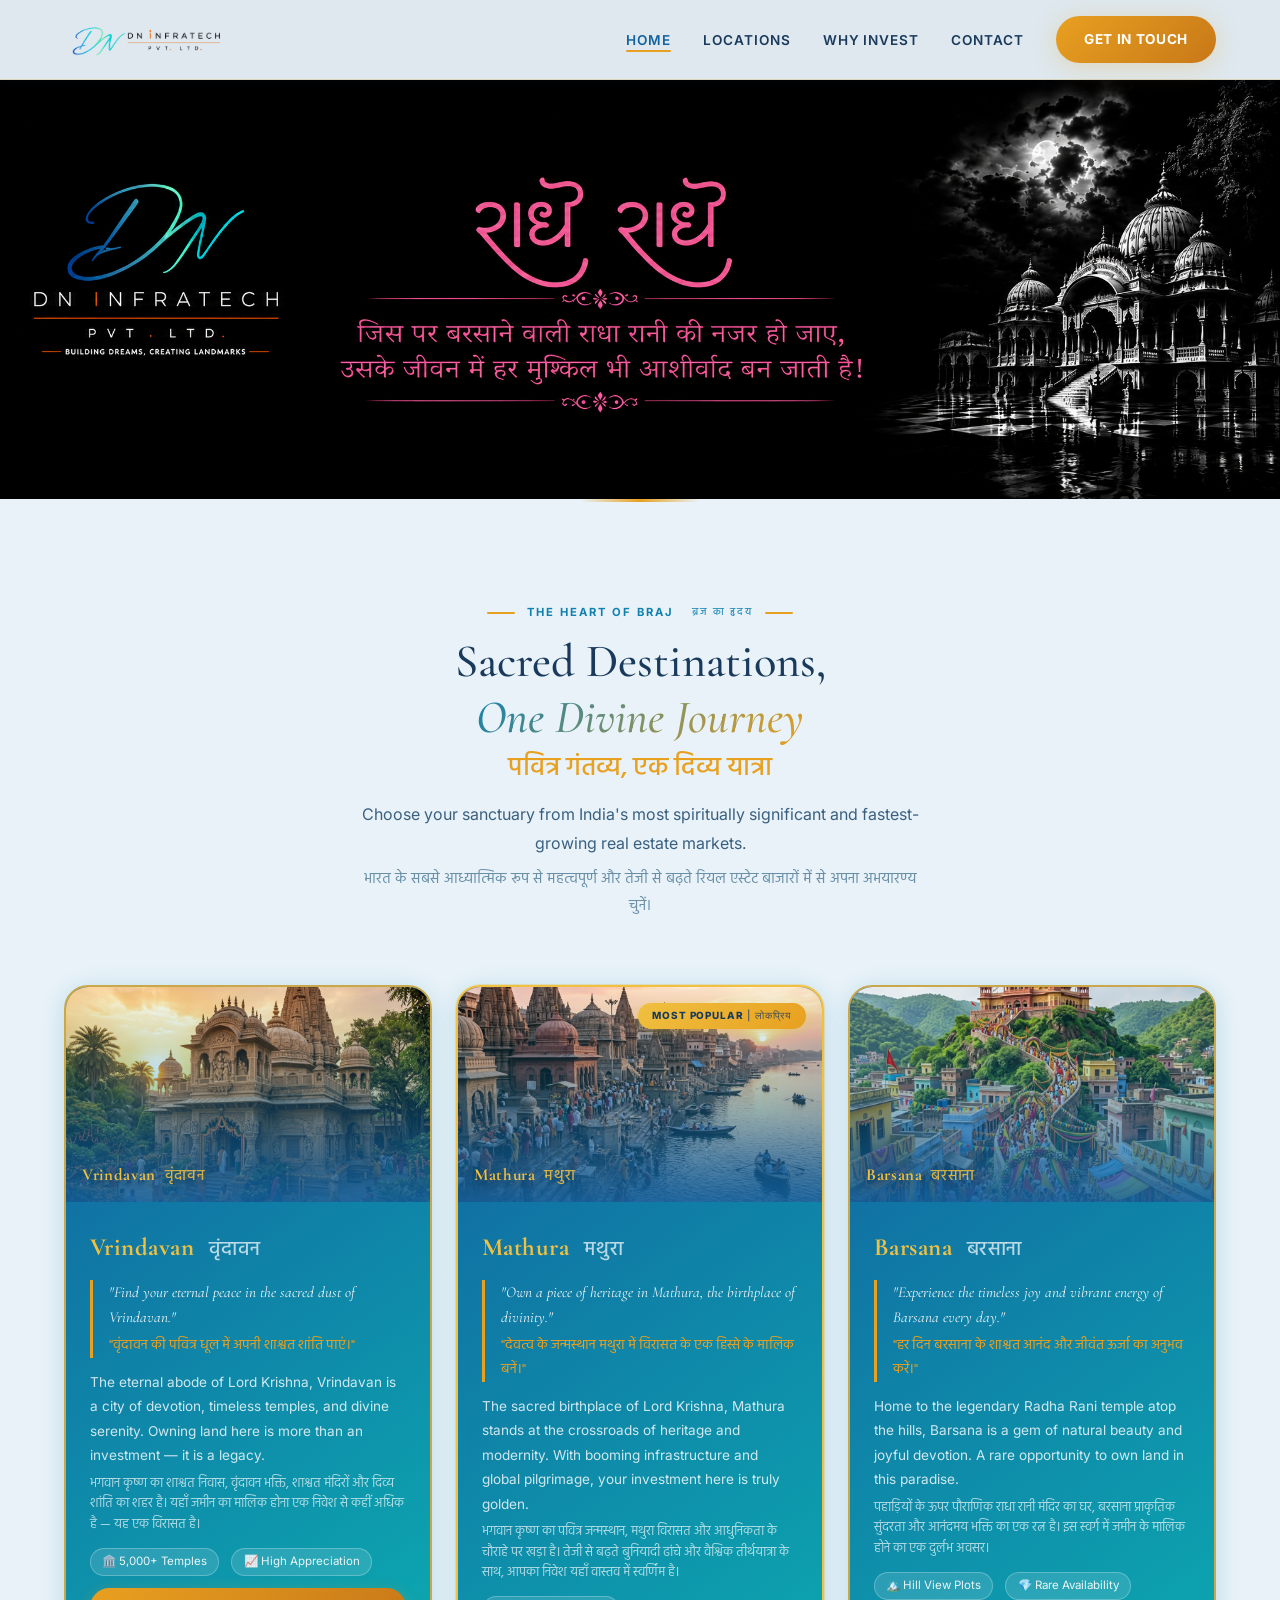
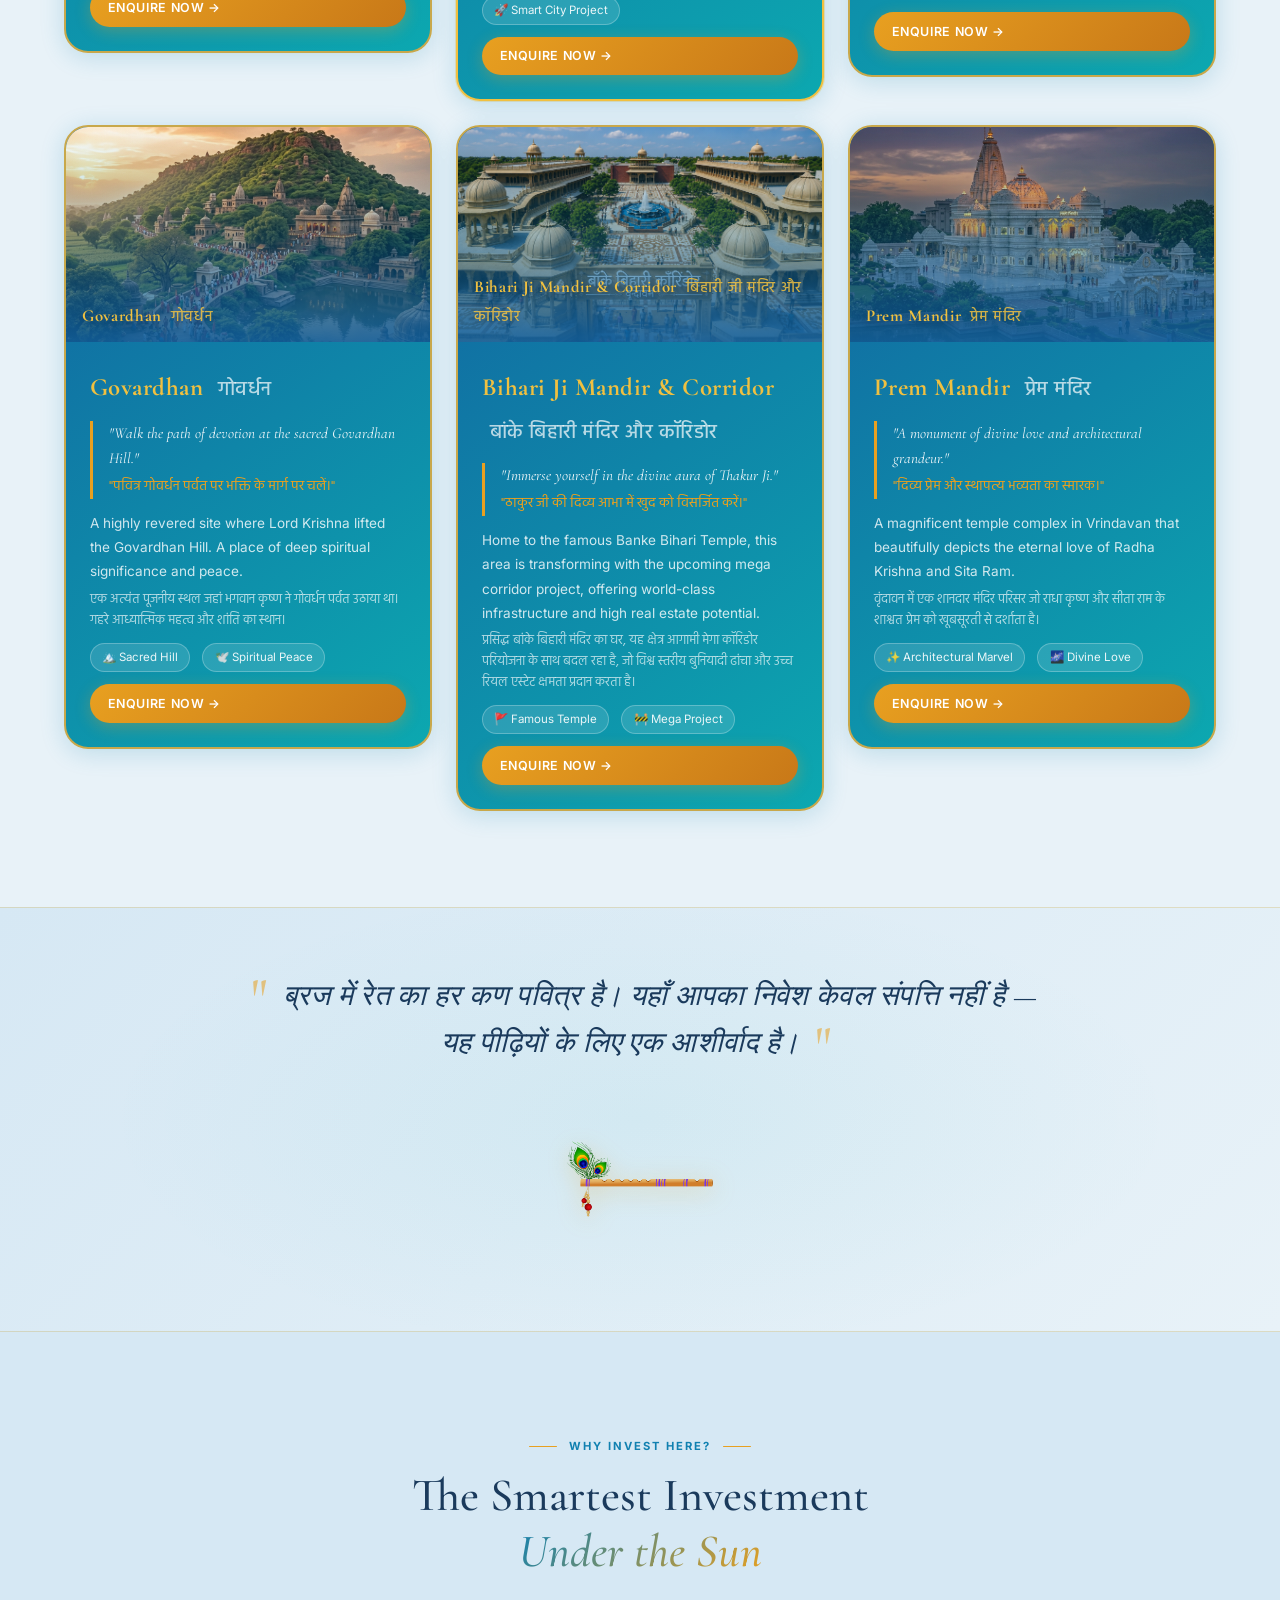
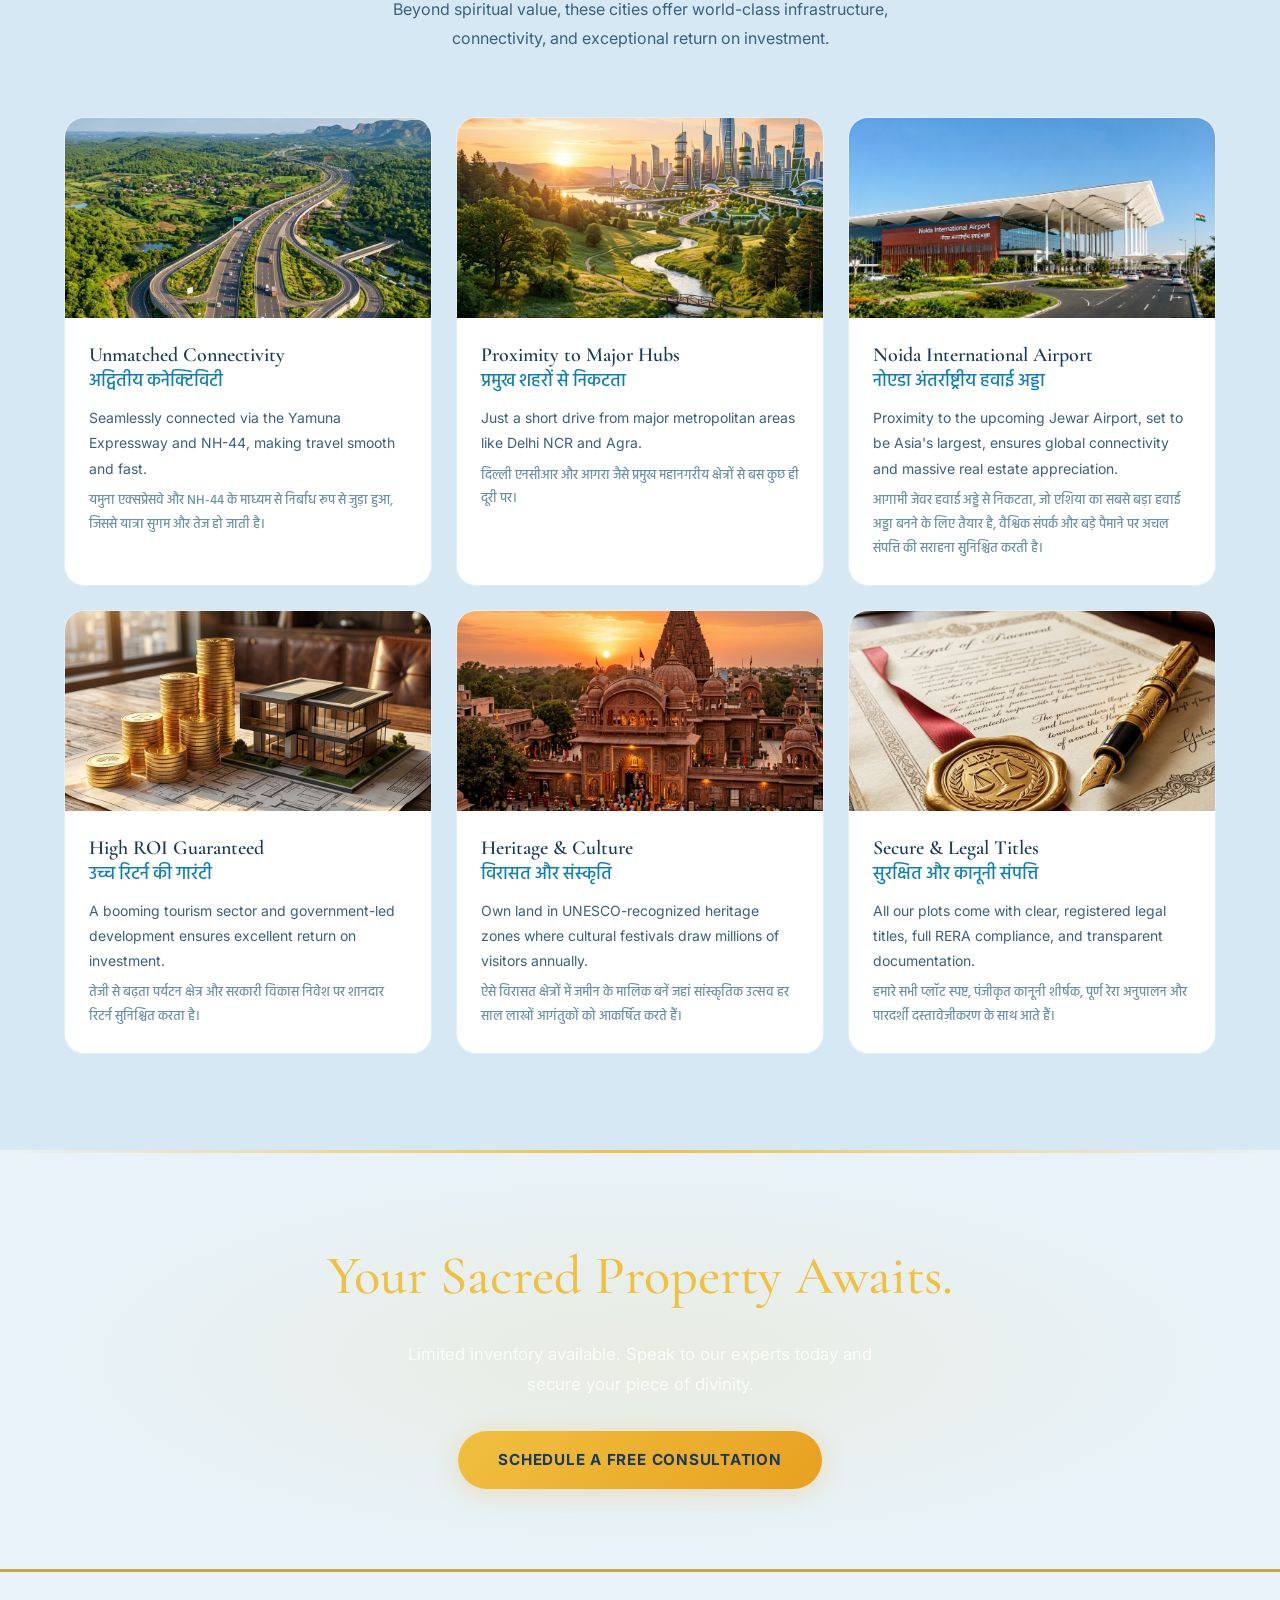
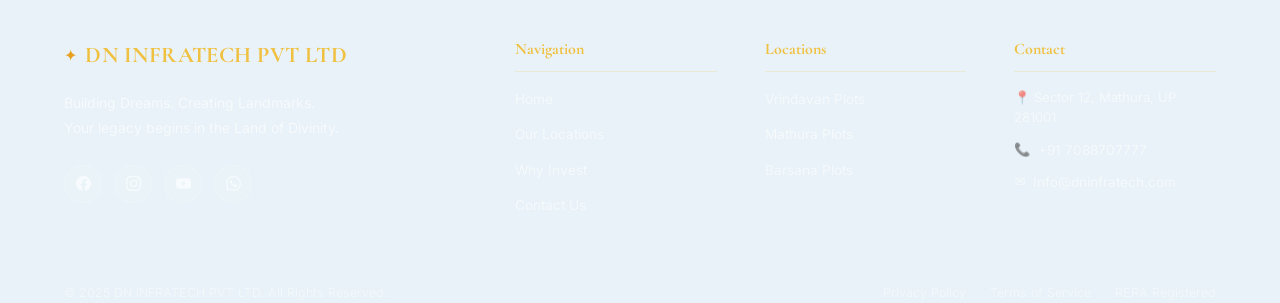
==== commit 3da8e9ea: "hey" ====
--- a/index.html
+++ b/index.html
@@ -21,14 +21,15 @@
   <nav class="navbar" id="navbar">
     <div class="nav-container">
       <a href="index.html" class="nav-logo">
-        <span class="logo-icon"></span>
-        <span class="logo-text">DN INFRATECH PVT LTD</span>
+        <img src="assets/logo.png" alt="DN INFRATECH PVT LTD" class="nav-logo-img" />
       </a>
       <ul class="nav-links" id="navLinks">
         <li><a href="index.html" class="nav-link active">Home</a></li>
         <li><a href="#locations" class="nav-link">Locations</a></li>
         <li><a href="#benefits" class="nav-link">Why Invest</a></li>
         <li><a href="contact.html" class="nav-link">Contact</a></li>
+        <li class="nav-mobile-cta" style="display:none;"><a href="contact.html">GET QUOTE</a></li>
+        <li class="nav-mobile-tagline" style="display:none;">DN INFRATECH PVT LTD · Sacred Real Estate</li>
       </ul>
       <a href="contact.html" class="btn btn-primary nav-cta">Get in Touch</a>
       <button class="hamburger" id="hamburger" aria-label="Toggle menu">
@@ -65,7 +66,6 @@
             <span class="location-badge">Vrindavan <span class="badge-hi">वृंदावन</span></span>
           </div>
           <div class="location-body">
-            <div class="location-icon">🪷</div>
             <h3 class="location-name">Vrindavan <span class="location-name-hi">वृंदावन</span></h3>
             <p class="location-quote">"Find your eternal peace in the sacred dust of Vrindavan."<br><span
                 class="location-quote-hi">"वृंदावन की पवित्र धूल में अपनी शाश्वत शांति पाएं।"</span></p>
@@ -90,7 +90,6 @@
             <span class="location-badge">Mathura <span class="badge-hi">मथुरा</span></span>
           </div>
           <div class="location-body">
-            <div class="location-icon">🔱</div>
             <h3 class="location-name">Mathura <span class="location-name-hi">मथुरा</span></h3>
             <p class="location-quote">"Own a piece of heritage in Mathura, the birthplace of divinity."<br><span
                 class="location-quote-hi">"देवत्व के जन्मस्थान मथुरा में विरासत के एक हिस्से के मालिक बनें।"</span></p>
@@ -113,7 +112,7 @@
             <span class="location-badge">Barsana <span class="badge-hi">बरसाना</span></span>
           </div>
           <div class="location-body">
-            <div class="location-icon">🌸</div>
+            
             <h3 class="location-name">Barsana <span class="location-name-hi">बरसाना</span></h3>
             <p class="location-quote">"Experience the timeless joy and vibrant energy of Barsana every day."<br><span
                 class="location-quote-hi">"हर दिन बरसाना के शाश्वत आनंद और जीवंत ऊर्जा का अनुभव करें।"</span></p>
@@ -136,7 +135,7 @@
             <span class="location-badge">Govardhan <span class="badge-hi">गोवर्धन</span></span>
           </div>
           <div class="location-body">
-            <div class="location-icon">⛰️</div>
+        
             <h3 class="location-name">Govardhan <span class="location-name-hi">गोवर्धन</span></h3>
             <p class="location-quote">"Walk the path of devotion at the sacred Govardhan Hill."<br><span
                 class="location-quote-hi">"पवित्र गोवर्धन पर्वत पर भक्ति के मार्ग पर चलें।"</span></p>
@@ -157,7 +156,6 @@
             <span class="location-badge">Bihari Ji Mandir & Corridor <span class="badge-hi">बिहारी जी मंदिर और कॉरिडोर</span></span>
           </div>
           <div class="location-body">
-            <div class="location-icon">🙏</div>
             <h3 class="location-name">Bihari Ji Mandir & Corridor <span class="location-name-hi">बांके बिहारी मंदिर और कॉरिडोर</span></h3>
             <p class="location-quote">"Immerse yourself in the divine aura of Thakur Ji."<br><span
                 class="location-quote-hi">"ठाकुर जी की दिव्य आभा में खुद को विसर्जित करें।"</span></p>
@@ -178,7 +176,6 @@
             <span class="location-badge">Prem Mandir <span class="badge-hi">प्रेम मंदिर</span></span>
           </div>
           <div class="location-body">
-            <div class="location-icon">🕌</div>
             <h3 class="location-name">Prem Mandir <span class="location-name-hi">प्रेम मंदिर</span></h3>
             <p class="location-quote">"A monument of divine love and architectural grandeur."<br><span
                 class="location-quote-hi">"दिव्य प्रेम और स्थापत्य भव्यता का स्मारक।"</span></p>
@@ -362,8 +359,8 @@
         <h4 class="footer-heading">Contact</h4>
         <ul class="footer-list footer-contact">
           <li>📍 Sector 12, Mathura, UP 281001</li>
-          <li>📞 +91 98765 43210</li>
-          <li>✉️ info@divinelands.in</li>
+          <li>📞 <a href="tel:+917088707777" style="color:inherit;">+91 7088707777</a></li>
+          <li>✉️ <a href="mailto:Info@dninfratech.com" style="color:inherit;">Info@dninfratech.com</a></li>
         </ul>
       </div>
     </div>
--- a/style.css
+++ b/style.css
@@ -202,7 +202,7 @@
 .navbar {
   position: fixed;
   top: 0; left: 0; right: 0;
-  z-index: 1000;
+  z-index: 1100;
   padding: 1rem 0;
   background: rgba(232, 242, 248, 0.96);
   backdrop-filter: blur(20px);
@@ -212,6 +212,15 @@
   transition: all 0.3s var(--ease-out);
 }
 
+/* When mobile menu is open — navbar becomes transparent so logo floats above the overlay */
+.navbar.menu-open {
+  background: transparent;
+  backdrop-filter: none;
+  -webkit-backdrop-filter: none;
+  border-bottom-color: transparent;
+  box-shadow: none;
+}
+
 .navbar.scrolled {
   padding: 0.7rem 0;
   box-shadow: var(--shadow-md);
@@ -246,6 +255,20 @@
 
 .logo-icon { color: var(--color-gold); font-size: 1rem; }
 
+.nav-logo-img {
+  max-height: 38px;
+  width: auto;
+  object-fit: contain;
+  transition: transform 0.3s ease, filter 0.3s ease;
+}
+.nav-logo:hover .nav-logo-img {
+  transform: scale(1.03);
+}
+/* Logo stays visible when dark menu overlay is open */
+.menu-open .nav-logo-img {
+  filter: drop-shadow(0 2px 8px rgba(0,0,0,0.6)) brightness(1.1);
+}
+
 .nav-links {
   display: flex;
   align-items: center;
@@ -253,13 +276,14 @@
 }
 
 .nav-link {
-  font-size: 0.82rem;
+  font-size: 0.85rem;
   font-weight: 600;
   letter-spacing: 0.07em;
   text-transform: uppercase;
-  color: var(--color-text-secondary);
+  color: var(--color-text-primary);
   position: relative;
-  padding-bottom: 3px;
+  padding-bottom: 4px;
+  white-space: nowrap;
 }
 
 .nav-link::after {
@@ -279,20 +303,43 @@
 .hamburger {
   display: none;
   flex-direction: column;
+  justify-content: center;
+  align-items: center;
   gap: 5px;
-  background: none;
-  border: none;
+  background: transparent;
+  border: 1.5px solid rgba(18, 98, 160, 0.35);
+  border-radius: 50%;
   cursor: pointer;
-  padding: 4px;
-  z-index: 1001;
+  width: 42px;
+  height: 42px;
+  padding: 0;
+  z-index: 1100;
+  transition: all 0.3s ease;
+  flex-shrink: 0;
+}
+.hamburger:hover {
+  border-color: var(--color-teal-mid);
+  background: rgba(18, 98, 160, 0.08);
 }
 .hamburger span {
-  display: block; width: 24px; height: 2px;
+  display: block; width: 20px; height: 2px;
   background: var(--color-teal-dark);
-  transition: all 0.3s ease;
-}
+  border-radius: 2px;
+  transition: all 0.35s cubic-bezier(0.68, -0.6, 0.32, 1.6);
+  transform-origin: center;
+}
+/* When open — become a white X inside a gold circle */
+.hamburger.active {
+  border-color: rgba(255, 255, 255, 0.5);
+  background: rgba(255, 255, 255, 0.08);
+  position: fixed;
+  top: 1.1rem;
+  right: 1.2rem;
+  z-index: 1200;
+}
+.hamburger.active span { background: #ffffff; }
 .hamburger.active span:nth-child(1) { transform: translateY(7px) rotate(45deg); }
-.hamburger.active span:nth-child(2) { opacity: 0; }
+.hamburger.active span:nth-child(2) { transform: scaleX(0); opacity: 0; }
 .hamburger.active span:nth-child(3) { transform: translateY(-7px) rotate(-45deg); }
 
 /* ============================================================
@@ -1271,17 +1318,135 @@
 }
 
 @media (max-width: 768px) {
-  .nav-links { display: none; flex-direction: column; gap: var(--space-5); }
+  .nav-links {
+    display: none;
+    flex-direction: column;
+    gap: 0;
+  }
+
+  /* ── Premium Mobile Menu Overlay (matches reference screenshot) ── */
   .nav-links.open {
     display: flex;
     position: fixed;
     top: 0; left: 0; right: 0; bottom: 0;
-    background: rgba(18, 98, 160, 0.97);
-    backdrop-filter: blur(24px);
-    justify-content: center; align-items: center;
-    z-index: 999;
+    /* Semi-transparent — background visible through it like the reference */
+    background: rgba(4, 20, 32, 0.82);
+    backdrop-filter: blur(18px);
+    -webkit-backdrop-filter: blur(18px);
+    flex-direction: column;
+    justify-content: center;
+    align-items: center;
+    z-index: 1050;
+    padding: 5rem 2rem 3rem;
+    overflow-y: auto;
+    animation: mobileMenuIn 0.38s var(--ease-out) forwards;
   }
-  .nav-links.open .nav-link { font-size: 1.5rem; color: var(--color-white); }
+
+  @keyframes mobileMenuIn {
+    from { opacity: 0; transform: translateY(-20px); }
+    to   { opacity: 1; transform: translateY(0); }
+  }
+
+  /* ── Thin gold accent line at very top ── */
+  .nav-links.open::before {
+    content: '';
+    position: fixed;
+    top: 0; left: 0; right: 0;
+    height: 3px;
+    background: linear-gradient(90deg, transparent 0%, var(--color-gold-bright) 30%, var(--color-gold) 50%, var(--color-gold-bright) 70%, transparent 100%);
+    z-index: 1060;
+  }
+
+  /* ── No ::after pseudo-element ── */
+  .nav-links.open::after { display: none; }
+
+  /* ── Each nav list item ── */
+  .nav-links.open li {
+    opacity: 0;
+    width: 100%;
+    text-align: center;
+    animation: menuItemIn 0.45s var(--ease-out) forwards;
+    position: relative;
+  }
+  .nav-links.open li:nth-child(1) { animation-delay: 0.10s; }
+  .nav-links.open li:nth-child(2) { animation-delay: 0.18s; }
+  .nav-links.open li:nth-child(3) { animation-delay: 0.26s; }
+  .nav-links.open li:nth-child(4) { animation-delay: 0.34s; }
+
+  @keyframes menuItemIn {
+    from { opacity: 0; transform: translateY(20px); }
+    to   { opacity: 1; transform: translateY(0); }
+  }
+
+  /* ── No divider lines between items ── */
+  .nav-links.open li + li::before { display: none; }
+
+  /* ── Nav link typography ── */
+  .nav-links.open .nav-link {
+    display: block;
+    font-family: var(--font-sans);
+    font-size: 1.05rem;
+    font-weight: 700;
+    color: rgba(255, 255, 255, 0.90);
+    text-transform: uppercase;
+    letter-spacing: 0.14em;
+    padding: 0.6rem 1rem;
+    position: relative;
+    transition: color 0.25s ease;
+    line-height: 1.2;
+  }
+
+  /* Active link — gold, just like the reference */
+  .nav-links.open .nav-link.active {
+    color: var(--color-gold-bright);
+  }
+
+  /* Hover — subtle gold glow */
+  .nav-links.open .nav-link:hover {
+    color: var(--color-gold-bright);
+  }
+
+  /* Remove underline decoration */
+  .nav-links.open .nav-link::after { display: none; }
+
+  /* ── "Get Quote" CTA button — full-width gold like reference ── */
+  .nav-links.open .nav-mobile-cta {
+    display: block !important;
+    width: 100%;
+    max-width: 260px;
+    margin-top: 1.4rem;
+    opacity: 0;
+    animation: menuItemIn 0.45s var(--ease-out) 0.44s forwards;
+  }
+  .nav-links.open .nav-mobile-cta a {
+    display: flex;
+    align-items: center;
+    justify-content: center;
+    width: 100%;
+    background: linear-gradient(135deg, var(--color-gold-bright) 0%, var(--color-gold) 60%, #b86a10 100%);
+    color: #1a2c10;
+    font-family: var(--font-sans);
+    font-weight: 800;
+    font-size: 0.78rem;
+    letter-spacing: 0.14em;
+    text-transform: uppercase;
+    padding: 0.85rem 1.5rem;
+    border-radius: 8px;
+    box-shadow: 0 6px 24px rgba(232, 160, 32, 0.5);
+    transition: all 0.25s ease;
+    border: none;
+  }
+  .nav-links.open .nav-mobile-cta a:hover {
+    transform: translateY(-2px);
+    box-shadow: 0 10px 32px rgba(232, 160, 32, 0.65);
+    filter: brightness(1.08);
+  }
+
+  /* ── Bottom tagline — hide it ── */
+  .nav-links.open .nav-mobile-tagline {
+    display: none !important;
+  }
+
   .nav-cta { display: none; }
   .hamburger { display: flex; }
 
